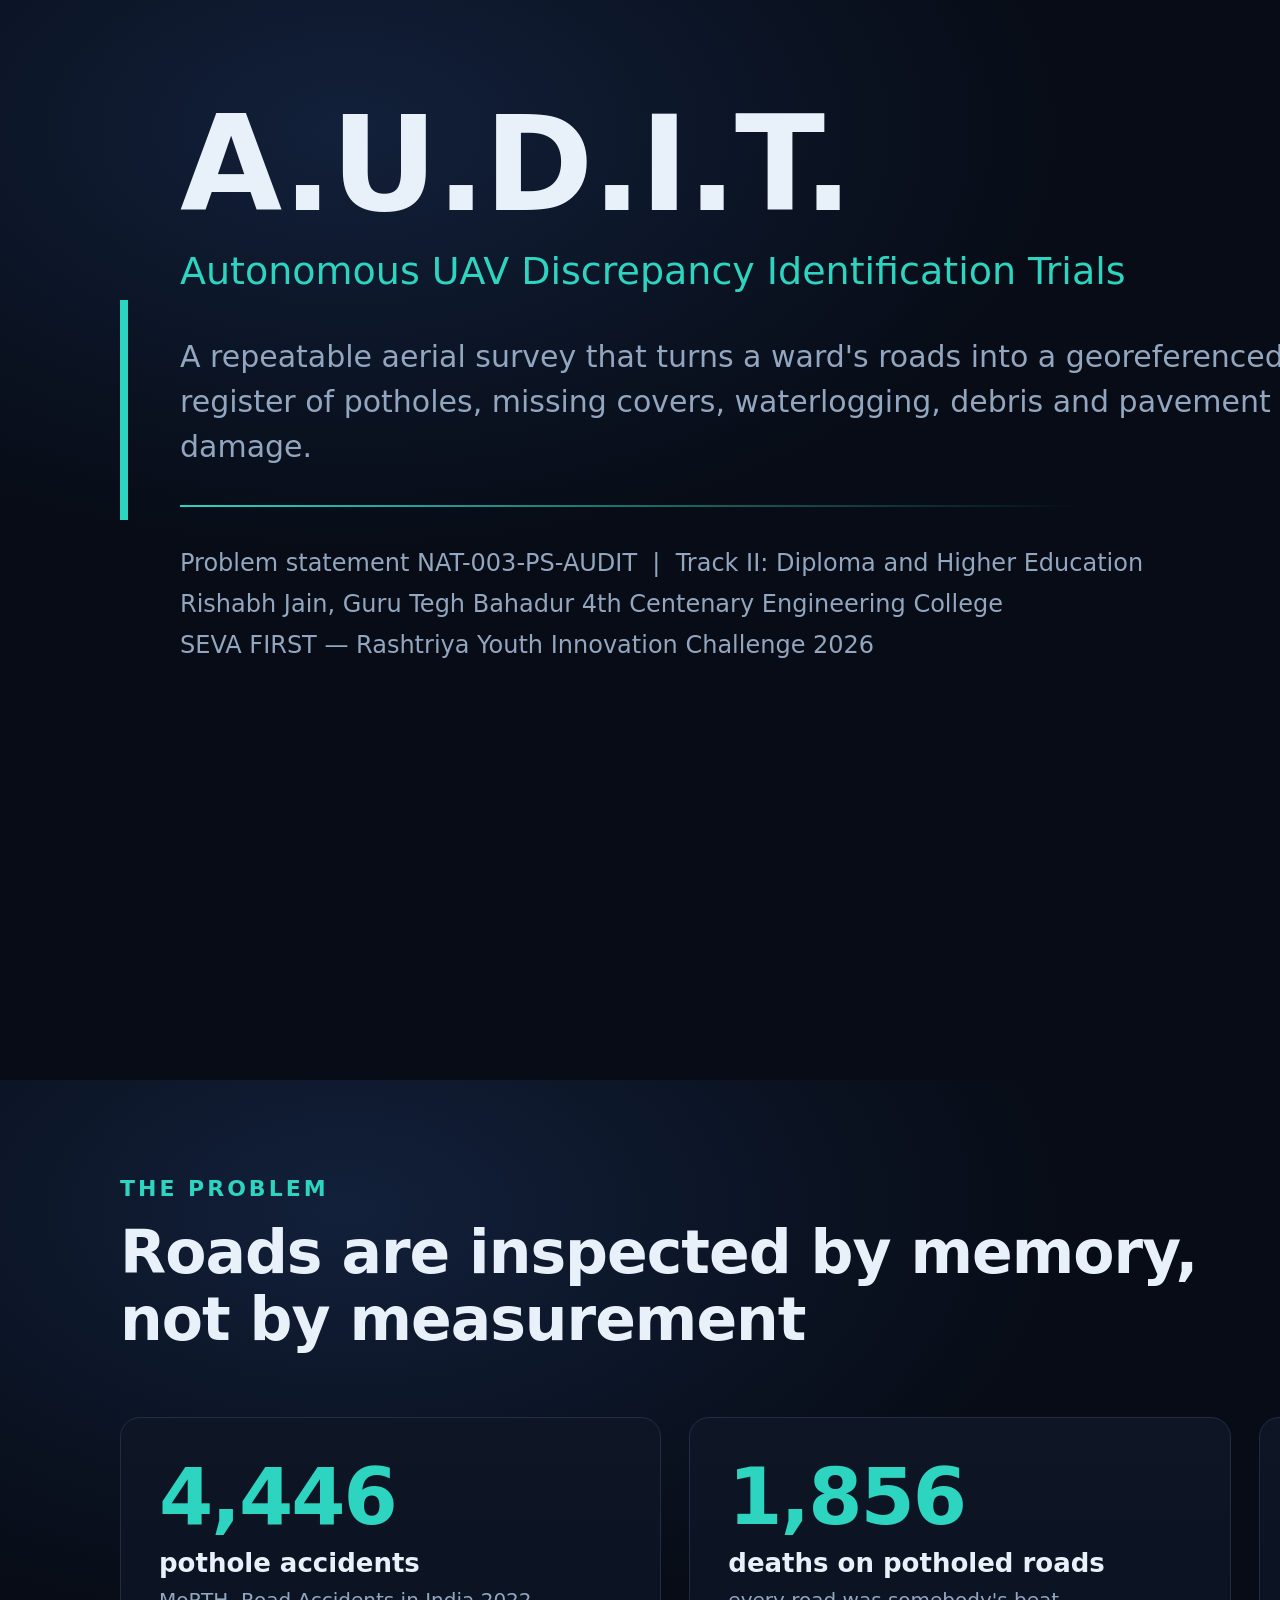
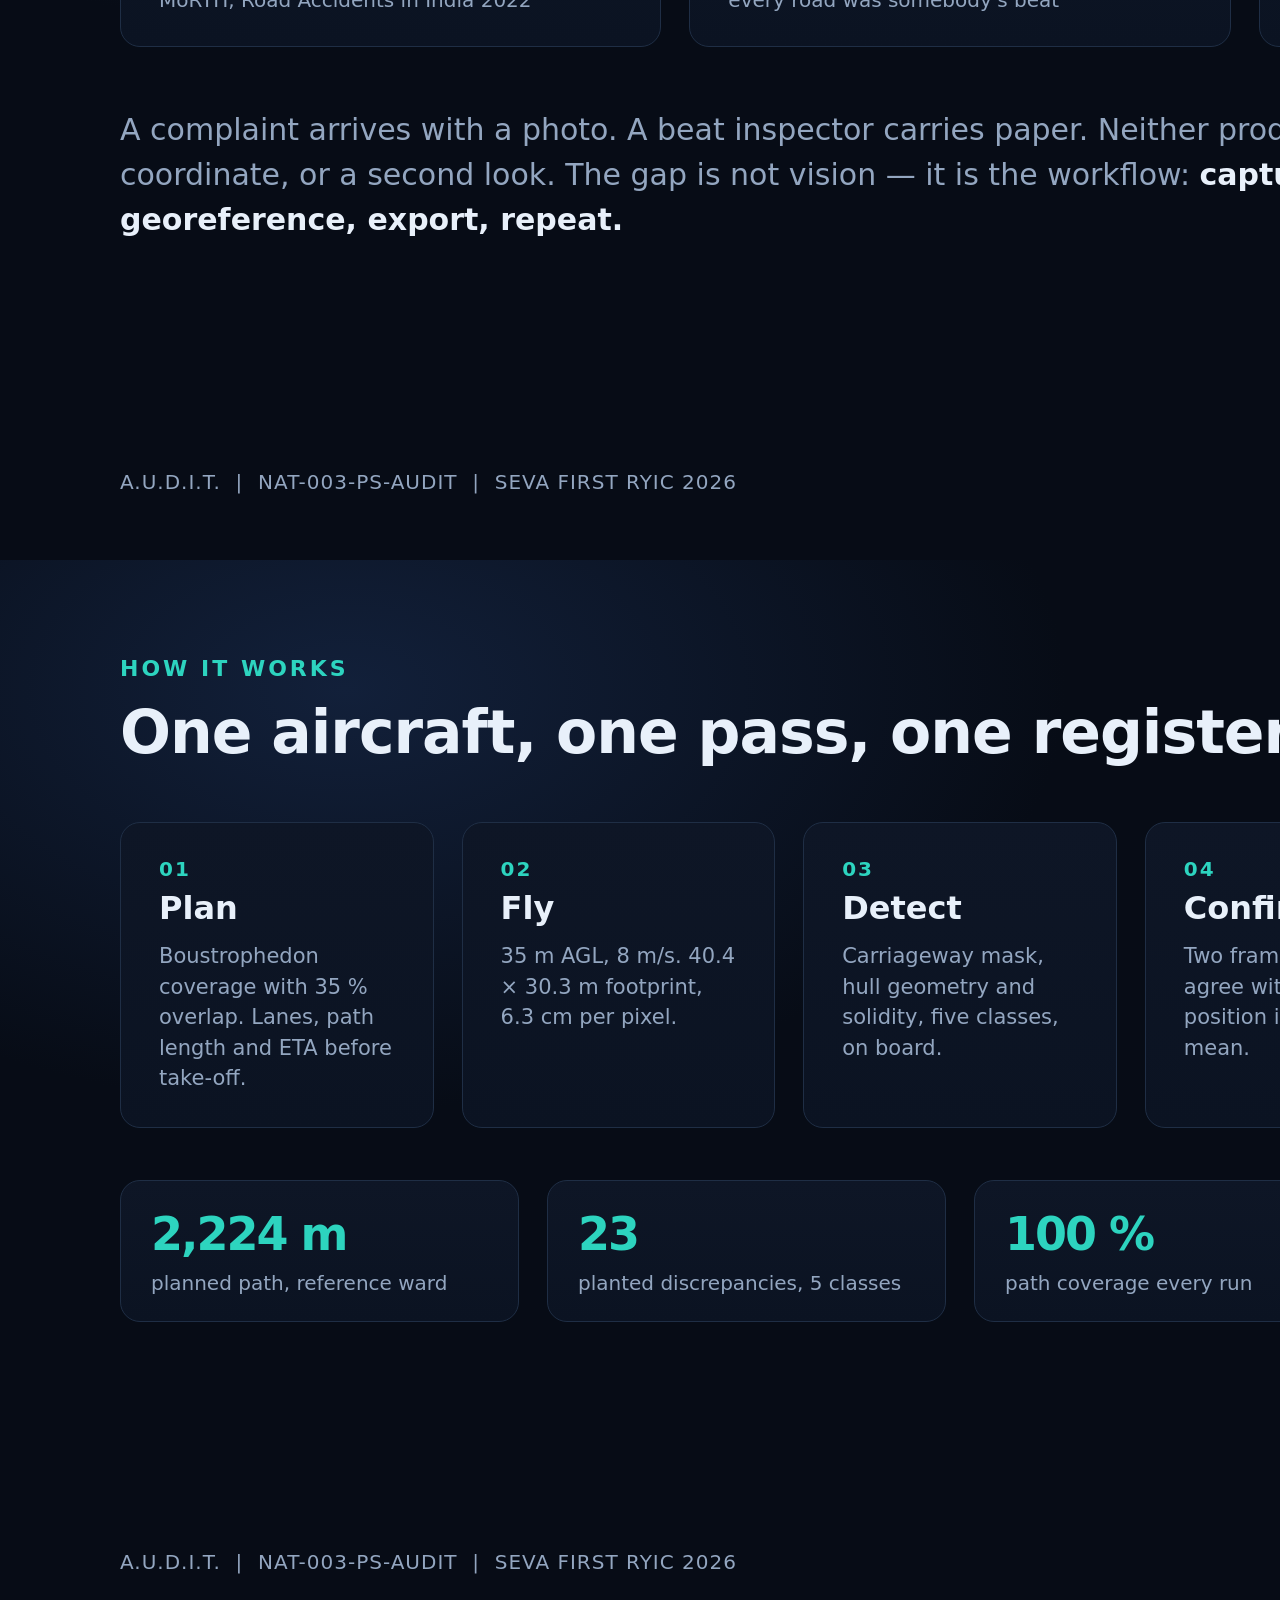
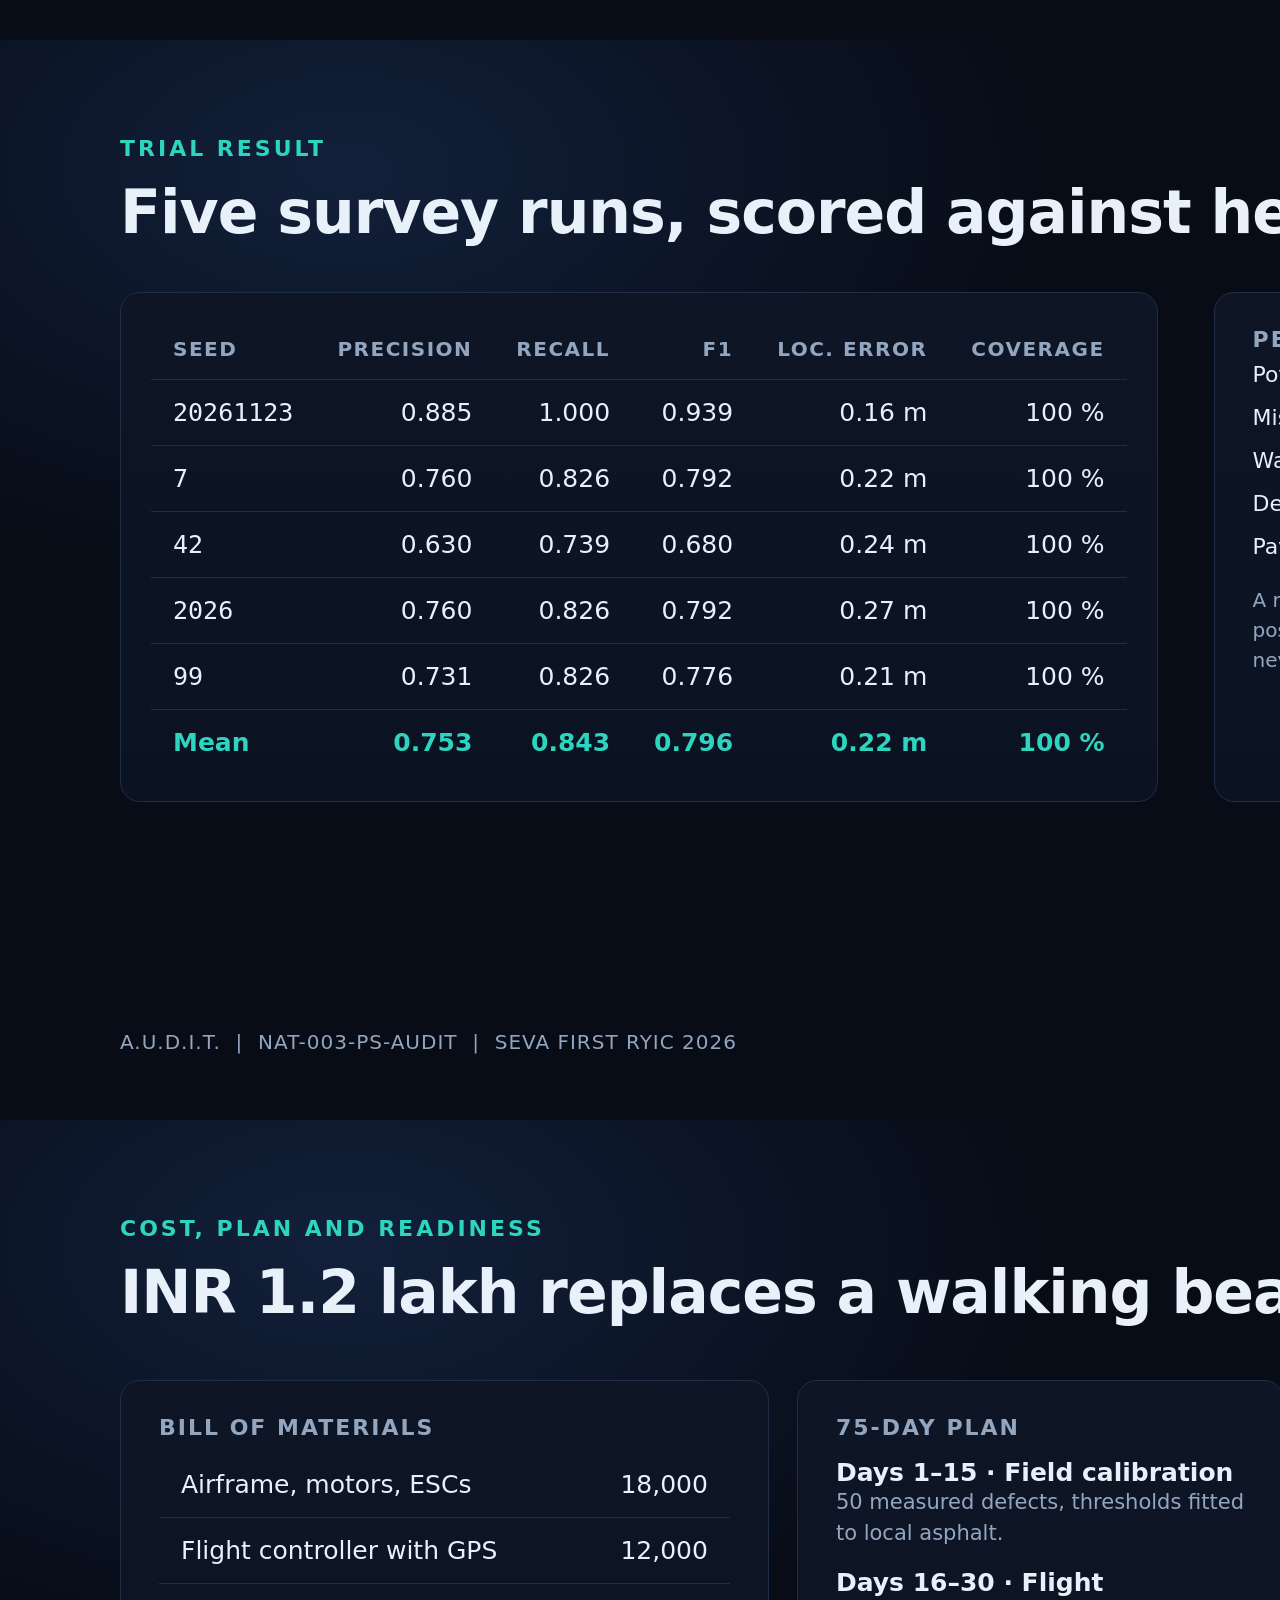
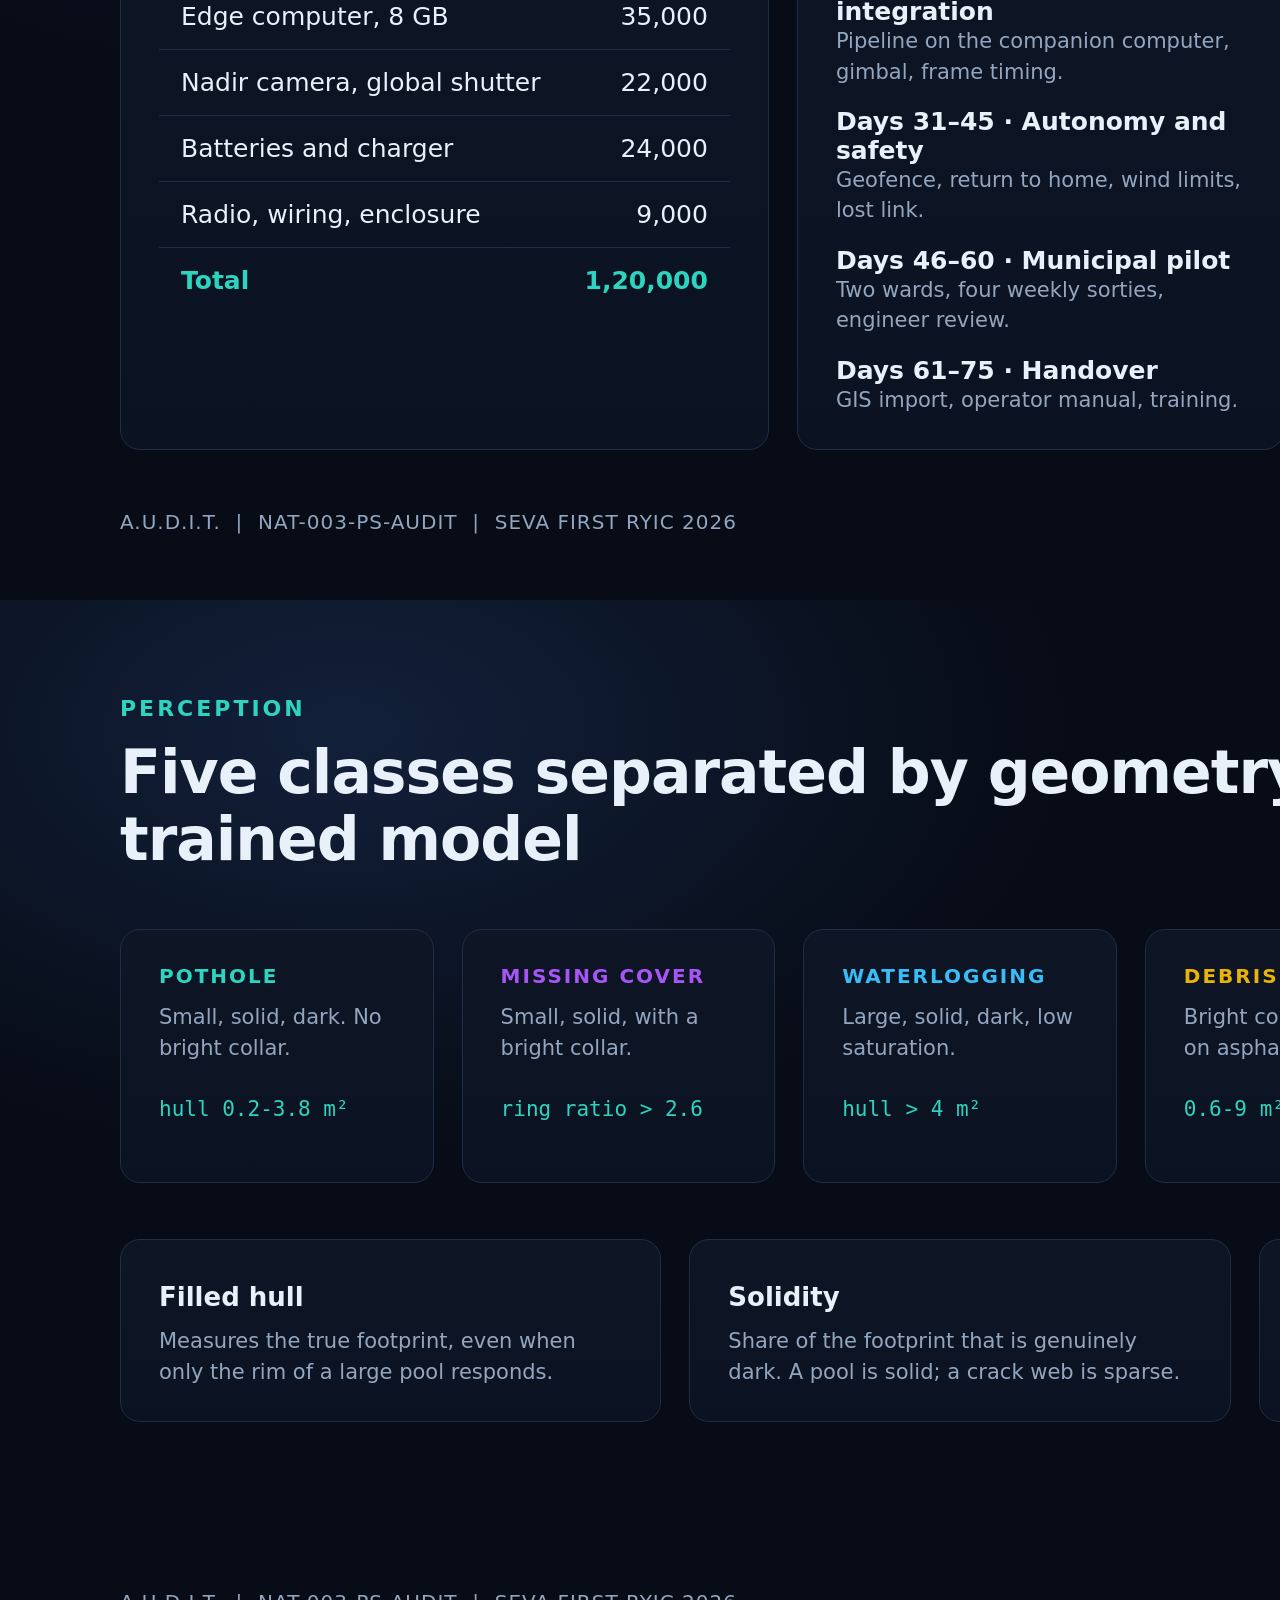
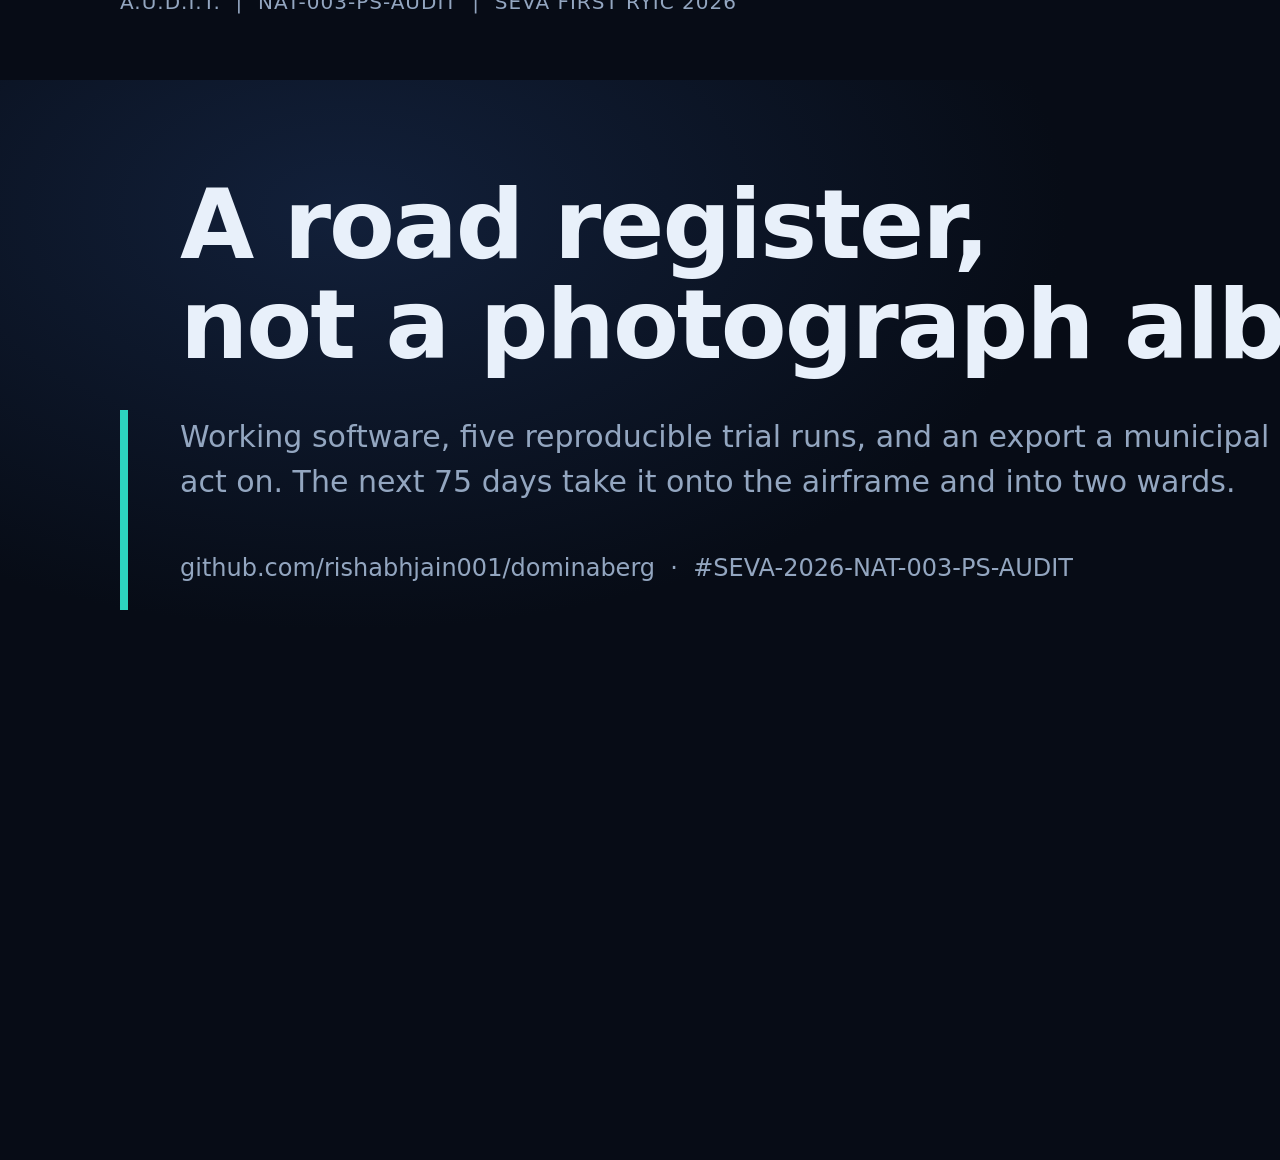
==== docs/video-scenes.html @ 68f4d791 "A.U.D.I.T.: aerial road-discrepancy survey, perception stack and mission control Working software fo" ====
<!doctype html>
<html lang="en">
<head>
<meta charset="utf-8">
<title>A.U.D.I.T. video scenes</title>
<style>
  :root {
    --bg: #070C16; --surface: #0E1626; --surface-2: #142033; --border: #1F2E45;
    --text: #E8F0FA; --muted: #93A6C0; --accent: #2DD4BF; --accent-2: #3B82F6;
    --warn: #FBBF24; --ok: #34D399;
  }
  * { box-sizing: border-box; margin: 0; padding: 0; }
  html, body { overflow: hidden; }
  body { background: #000; font-family: "DejaVu Sans", system-ui, sans-serif; color: var(--text); }
  .scene {
    width: 1920px; height: 1080px; position: relative; overflow: hidden;
    background: radial-gradient(1200px 700px at 18% 12%, #12203A 0%, var(--bg) 60%);
    padding: 96px 120px;
  }
  .kicker { color: var(--accent); font-size: 22px; letter-spacing: 3px; font-weight: 700; text-transform: uppercase; }
  h1 { font-size: 104px; letter-spacing: -2px; line-height: 1.04; font-weight: 800; }
  h2 { font-size: 60px; letter-spacing: -1px; line-height: 1.12; font-weight: 800; }
  .lede { color: var(--muted); font-size: 30px; line-height: 1.5; }
  .rule { height: 2px; background: linear-gradient(90deg, var(--accent), transparent); margin: 36px 0; }
  .grid { display: grid; gap: 28px; }
  .card {
    background: linear-gradient(180deg, var(--surface) 0%, #0B1322 100%);
    border: 1px solid var(--border); border-radius: 20px; padding: 34px 38px;
  }
  .stat { font-size: 78px; font-weight: 800; color: var(--accent); letter-spacing: -2px; }
  .stat-label { font-size: 26px; font-weight: 700; margin-top: 6px; }
  .stat-note { color: var(--muted); font-size: 20px; margin-top: 10px; }
  .step-num { color: var(--accent); font-size: 20px; letter-spacing: 2px; font-weight: 700; }
  .step-name { font-size: 32px; font-weight: 800; margin: 8px 0 14px; }
  .step-body { color: var(--muted); font-size: 21px; line-height: 1.45; }
  table { width: 100%; border-collapse: collapse; font-variant-numeric: tabular-nums; }
  th, td { padding: 18px 22px; text-align: right; font-size: 25px; white-space: nowrap; border-bottom: 1px solid var(--border); }
  th:first-child, td:first-child { text-align: left; }
  thead th { color: var(--muted); font-size: 20px; letter-spacing: 1.5px; text-transform: uppercase; font-weight: 700; }
  tbody tr:last-child td { color: var(--accent); font-weight: 800; border-bottom: none; }
  .bars { display: grid; gap: 18px; margin-top: 10px; }
  .bar-row { display: grid; grid-template-columns: 260px 1fr 90px; align-items: center; gap: 20px; font-size: 22px; }
  .track { display: block; height: 18px; background: var(--surface-2); border-radius: 9px; overflow: hidden; }
  .fill { display: block; height: 100%; background: linear-gradient(90deg, var(--accent), var(--accent-2)); border-radius: 9px; }
  .pill { display: inline-block; padding: 10px 22px; border-radius: 999px; font-size: 20px; font-weight: 700; }
  .pill-ok { background: rgba(52, 211, 153, .12); color: var(--ok); border: 1px solid rgba(52, 211, 153, .4); }
  .foot { position: absolute; left: 120px; bottom: 66px; color: var(--muted); font-size: 20px; letter-spacing: 1px; }
  .mono { font-family: "DejaVu Sans Mono", monospace; }
</style>
</head>
<body>

<section class="scene" id="s1">
  <div style="position:absolute;left:120px;top:300px;width:8px;height:220px;background:var(--accent)"></div>
  <div style="margin-left:60px">
    <h1 style="font-size:132px">A.U.D.I.T.</h1>
    <p class="lede" style="font-size:38px;color:var(--accent);margin-top:10px">Autonomous UAV Discrepancy Identification Trials</p>
    <p class="lede" style="font-size:30px;margin-top:34px;max-width:1200px">
      A repeatable aerial survey that turns a ward's roads into a georeferenced register of
      potholes, missing covers, waterlogging, debris and pavement damage.
    </p>
    <div class="rule" style="width:900px"></div>
    <p class="lede" style="font-size:24px;line-height:1.7">
      Problem statement NAT-003-PS-AUDIT &nbsp;|&nbsp; Track II: Diploma and Higher Education<br>
      Rishabh Jain, Guru Tegh Bahadur 4th Centenary Engineering College<br>
      SEVA FIRST &mdash; Rashtriya Youth Innovation Challenge 2026
    </p>
  </div>
</section>

<section class="scene" id="s2">
  <p class="kicker">The problem</p>
  <h2 style="margin-top:18px;max-width:1500px">Roads are inspected by memory,<br>not by measurement</h2>
  <div class="grid" style="grid-template-columns:repeat(3,1fr);margin-top:64px">
    <div class="card"><div class="stat">4,446</div><div class="stat-label">pothole accidents</div><div class="stat-note">MoRTH, Road Accidents in India 2022</div></div>
    <div class="card"><div class="stat">1,856</div><div class="stat-label">deaths on potholed roads</div><div class="stat-note">every road was somebody's beat</div></div>
    <div class="card"><div class="stat">45&ndash;60 min</div><div class="stat-label">to inspect 2 km on foot</div><div class="stat-note">measured on a Delhi municipal road</div></div>
  </div>
  <p class="lede" style="margin-top:60px;font-size:30px;max-width:1560px">
    A complaint arrives with a photo. A beat inspector carries paper. Neither produces a register,
    a coordinate, or a second look. The gap is not vision &mdash; it is the workflow:
    <span style="color:var(--text);font-weight:700">capture, confirm, georeference, export, repeat.</span>
  </p>
  <div class="foot">A.U.D.I.T. &nbsp;|&nbsp; NAT-003-PS-AUDIT &nbsp;|&nbsp; SEVA FIRST RYIC 2026</div>
</section>

<section class="scene" id="s3">
  <p class="kicker">How it works</p>
  <h2 style="margin-top:18px">One aircraft, one pass, one register</h2>
  <div class="grid" style="grid-template-columns:repeat(5,1fr);margin-top:56px">
    <div class="card"><div class="step-num">01</div><div class="step-name">Plan</div><div class="step-body">Boustrophedon coverage with 35&nbsp;% overlap. Lanes, path length and ETA before take-off.</div></div>
    <div class="card"><div class="step-num">02</div><div class="step-name">Fly</div><div class="step-body">35&nbsp;m AGL, 8&nbsp;m/s. 40.4 &times; 30.3&nbsp;m footprint, 6.3&nbsp;cm per pixel.</div></div>
    <div class="card"><div class="step-num">03</div><div class="step-name">Detect</div><div class="step-body">Carriageway mask, hull geometry and solidity, five classes, on board.</div></div>
    <div class="card"><div class="step-num">04</div><div class="step-name">Confirm</div><div class="step-body">Two frames must agree within 3&nbsp;m. The position is the running mean.</div></div>
    <div class="card"><div class="step-num">05</div><div class="step-name">Export</div><div class="step-body">CSV for the works ledger, GeoJSON for the GIS, markdown for the file.</div></div>
  </div>
  <div class="grid" style="grid-template-columns:repeat(4,1fr);margin-top:52px">
    <div class="card" style="padding:26px 30px"><div class="stat" style="font-size:46px">2,224 m</div><div class="stat-note">planned path, reference ward</div></div>
    <div class="card" style="padding:26px 30px"><div class="stat" style="font-size:46px">23</div><div class="stat-note">planted discrepancies, 5 classes</div></div>
    <div class="card" style="padding:26px 30px"><div class="stat" style="font-size:46px">100 %</div><div class="stat-note">path coverage every run</div></div>
    <div class="card" style="padding:26px 30px"><div class="stat" style="font-size:46px">0.22 m</div><div class="stat-note">mean localization error</div></div>
  </div>
  <div class="foot">A.U.D.I.T. &nbsp;|&nbsp; NAT-003-PS-AUDIT &nbsp;|&nbsp; SEVA FIRST RYIC 2026</div>
</section>

<section class="scene" id="s4">
  <p class="kicker">Trial result</p>
  <h2 style="margin-top:18px">Five survey runs, scored against held-out truth</h2>
  <div class="grid" style="grid-template-columns:1.25fr 1fr;gap:56px;margin-top:46px">
    <div class="card" style="padding:26px 30px">
      <table>
        <thead><tr><th>Seed</th><th>Precision</th><th>Recall</th><th>F1</th><th>Loc. error</th><th>Coverage</th></tr></thead>
        <tbody>
          <tr><td class="mono">20261123</td><td>0.885</td><td>1.000</td><td>0.939</td><td>0.16 m</td><td>100 %</td></tr>
          <tr><td class="mono">7</td><td>0.760</td><td>0.826</td><td>0.792</td><td>0.22 m</td><td>100 %</td></tr>
          <tr><td class="mono">42</td><td>0.630</td><td>0.739</td><td>0.680</td><td>0.24 m</td><td>100 %</td></tr>
          <tr><td class="mono">2026</td><td>0.760</td><td>0.826</td><td>0.792</td><td>0.27 m</td><td>100 %</td></tr>
          <tr><td class="mono">99</td><td>0.731</td><td>0.826</td><td>0.776</td><td>0.21 m</td><td>100 %</td></tr>
          <tr><td>Mean</td><td>0.753</td><td>0.843</td><td>0.796</td><td>0.22 m</td><td>100 %</td></tr>
        </tbody>
      </table>
    </div>
    <div class="card">
      <p style="font-size:22px;letter-spacing:2px;color:var(--muted);font-weight:700">PER-CLASS RECALL</p>
      <div class="bars">
        <div class="bar-row"><span>Pothole</span><span class="track"><span class="fill" style="width:100%"></span></span><span class="mono">9/9</span></div>
        <div class="bar-row"><span>Missing cover</span><span class="track"><span class="fill" style="width:100%"></span></span><span class="mono">4/4</span></div>
        <div class="bar-row"><span>Waterlogging</span><span class="track"><span class="fill" style="width:100%"></span></span><span class="mono">3/3</span></div>
        <div class="bar-row"><span>Debris</span><span class="track"><span class="fill" style="width:100%"></span></span><span class="mono">3/3</span></div>
        <div class="bar-row"><span>Pavement damage</span><span class="track"><span class="fill" style="width:100%"></span></span><span class="mono">4/4</span></div>
      </div>
      <p class="stat-note" style="margin-top:26px;line-height:1.5">
        A report is correct when its class matches and its position is within 2&nbsp;m of the plant.
        The simulator never hands ground truth to the detector.
      </p>
    </div>
  </div>
  <div class="foot">A.U.D.I.T. &nbsp;|&nbsp; NAT-003-PS-AUDIT &nbsp;|&nbsp; SEVA FIRST RYIC 2026</div>
</section>

<section class="scene" id="s5">
  <p class="kicker">Cost, plan and readiness</p>
  <h2 style="margin-top:18px">INR 1.2 lakh replaces a walking beat</h2>
  <div class="grid" style="grid-template-columns:repeat(3,1fr);margin-top:54px">
    <div class="card">
      <p style="font-size:22px;letter-spacing:2px;color:var(--muted);font-weight:700">BILL OF MATERIALS</p>
      <table style="margin-top:12px">
        <tbody>
          <tr><td>Airframe, motors, ESCs</td><td>18,000</td></tr>
          <tr><td>Flight controller with GPS</td><td>12,000</td></tr>
          <tr><td>Edge computer, 8 GB</td><td>35,000</td></tr>
          <tr><td>Nadir camera, global shutter</td><td>22,000</td></tr>
          <tr><td>Batteries and charger</td><td>24,000</td></tr>
          <tr><td>Radio, wiring, enclosure</td><td>9,000</td></tr>
          <tr><td style="color:var(--accent)">Total</td><td style="color:var(--accent)">1,20,000</td></tr>
        </tbody>
      </table>
    </div>
    <div class="card">
      <p style="font-size:22px;letter-spacing:2px;color:var(--muted);font-weight:700">75-DAY PLAN</p>
      <div style="margin-top:18px;display:grid;gap:20px">
        <div><div class="step-name" style="font-size:25px;margin:0">Days 1&ndash;15 &middot; Field calibration</div><div class="step-body">50 measured defects, thresholds fitted to local asphalt.</div></div>
        <div><div class="step-name" style="font-size:25px;margin:0">Days 16&ndash;30 &middot; Flight integration</div><div class="step-body">Pipeline on the companion computer, gimbal, frame timing.</div></div>
        <div><div class="step-name" style="font-size:25px;margin:0">Days 31&ndash;45 &middot; Autonomy and safety</div><div class="step-body">Geofence, return to home, wind limits, lost link.</div></div>
        <div><div class="step-name" style="font-size:25px;margin:0">Days 46&ndash;60 &middot; Municipal pilot</div><div class="step-body">Two wards, four weekly sorties, engineer review.</div></div>
        <div><div class="step-name" style="font-size:25px;margin:0">Days 61&ndash;75 &middot; Handover</div><div class="step-body">GIS import, operator manual, training.</div></div>
      </div>
    </div>
    <div class="card">
      <p style="font-size:22px;letter-spacing:2px;color:var(--muted);font-weight:700">READINESS</p>
      <p style="font-size:64px;font-weight:800;color:var(--accent);margin-top:18px">TRL 4</p>
      <p class="step-body" style="margin-top:12px">Integrated workflow validated in a controlled environment.</p>
      <div class="rule" style="width:100%;margin:26px 0"></div>
      <p class="step-body">TRL 5 needs the airframe and measured defects. TRL 6 needs two wards and a signed pilot report &mdash; both inside this 75-day plan.</p>
      <p class="stat-note" style="margin-top:22px">Software cost: zero. Python, OpenCV, FastAPI, ArduPilot, QGIS.</p>
    </div>
  </div>
  <div class="foot">A.U.D.I.T. &nbsp;|&nbsp; NAT-003-PS-AUDIT &nbsp;|&nbsp; SEVA FIRST RYIC 2026</div>
</section>


<section class="scene" id="s7">
  <p class="kicker">Perception</p>
  <h2 style="margin-top:18px">Five classes separated by geometry, not by a trained model</h2>
  <div class="grid" style="grid-template-columns:repeat(5,1fr);margin-top:56px">
    <div class="card"><div class="step-num">POTHOLE</div><div class="step-body" style="margin-top:14px">Small, solid, dark. No bright collar.<br><br><span class="mono" style="color:var(--accent)">hull 0.2-3.8 m&sup2;</span></div></div>
    <div class="card"><div class="step-num" style="color:#A855F7">MISSING COVER</div><div class="step-body" style="margin-top:14px">Small, solid, with a bright collar.<br><br><span class="mono" style="color:var(--accent)">ring ratio &gt; 2.6</span></div></div>
    <div class="card"><div class="step-num" style="color:#38BDF8">WATERLOGGING</div><div class="step-body" style="margin-top:14px">Large, solid, dark, low saturation.<br><br><span class="mono" style="color:var(--accent)">hull &gt; 4 m&sup2;</span></div></div>
    <div class="card"><div class="step-num" style="color:#EAB308">DEBRIS</div><div class="step-body" style="margin-top:14px">Bright compact pile on asphalt.<br><br><span class="mono" style="color:var(--accent)">0.6-9 m&sup2;</span></div></div>
    <div class="card"><div class="step-num" style="color:#FB7185">PAVEMENT DAMAGE</div><div class="step-body" style="margin-top:14px">Thin, sparse crack network.<br><br><span class="mono" style="color:var(--accent)">solid &lt; 0.45</span></div></div>
  </div>
  <div class="grid" style="grid-template-columns:repeat(3,1fr);margin-top:56px">
    <div class="card"><div class="step-name" style="font-size:26px">Filled hull</div><div class="step-body">Measures the true footprint, even when only the rim of a large pool responds.</div></div>
    <div class="card"><div class="step-name" style="font-size:26px">Solidity</div><div class="step-body">Share of the footprint that is genuinely dark. A pool is solid; a crack web is sparse.</div></div>
    <div class="card"><div class="step-name" style="font-size:26px">Two agreeing frames</div><div class="step-body">Nothing is reported until a second frame lands within three metres.</div></div>
  </div>
  <div class="foot">A.U.D.I.T. &nbsp;|&nbsp; NAT-003-PS-AUDIT &nbsp;|&nbsp; SEVA FIRST RYIC 2026</div>
</section>

<section class="scene" id="s6">
  <div style="position:absolute;left:120px;top:330px;width:8px;height:200px;background:var(--accent)"></div>
  <div style="margin-left:60px">
    <h1 style="font-size:96px">A road register,<br>not a photograph album.</h1>
    <p class="lede" style="margin-top:38px;font-size:30px;max-width:1300px">
      Working software, five reproducible trial runs, and an export a municipal engineer can act on.
      The next 75 days take it onto the airframe and into two wards.
    </p>
    <p class="lede" style="margin-top:46px;font-size:24px">
      github.com/rishabhjain001/dominaberg &nbsp;&middot;&nbsp; #SEVA-2026-NAT-003-PS-AUDIT
    </p>
  </div>
</section>

</body>
</html>
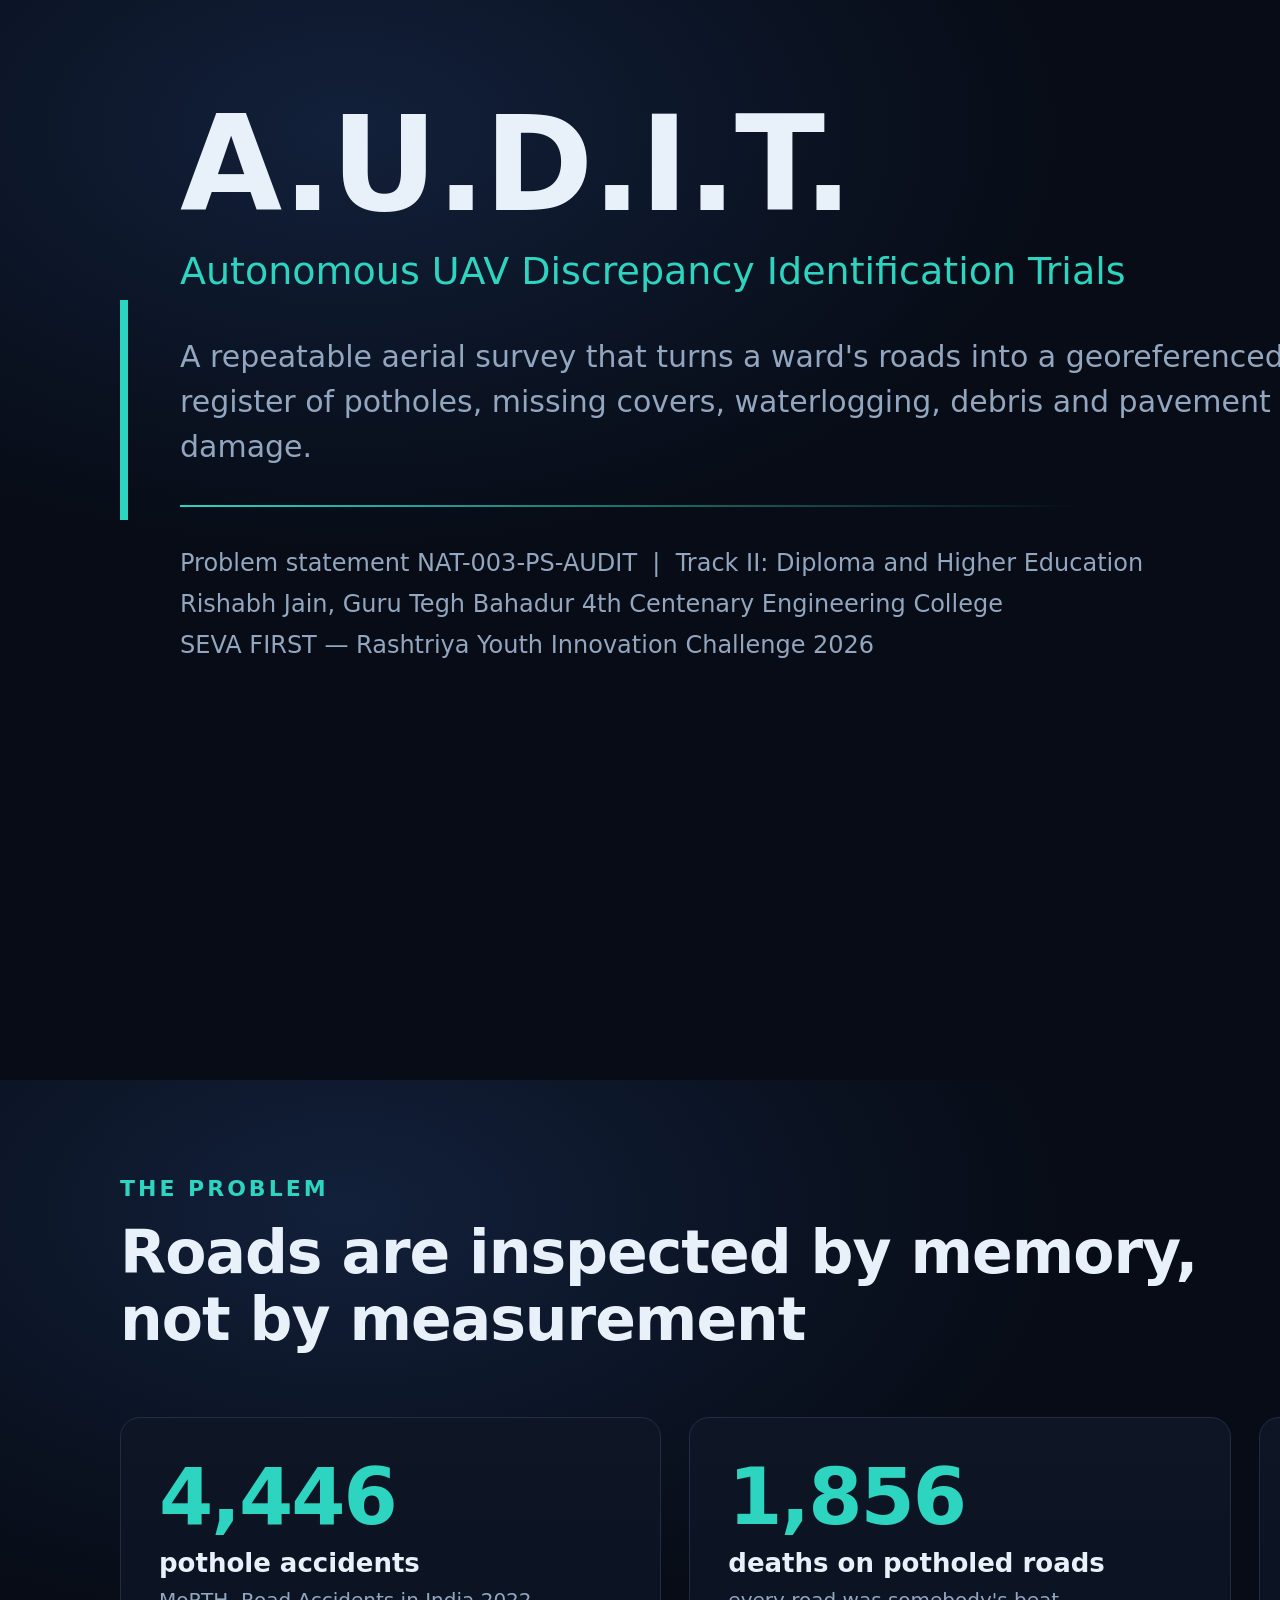
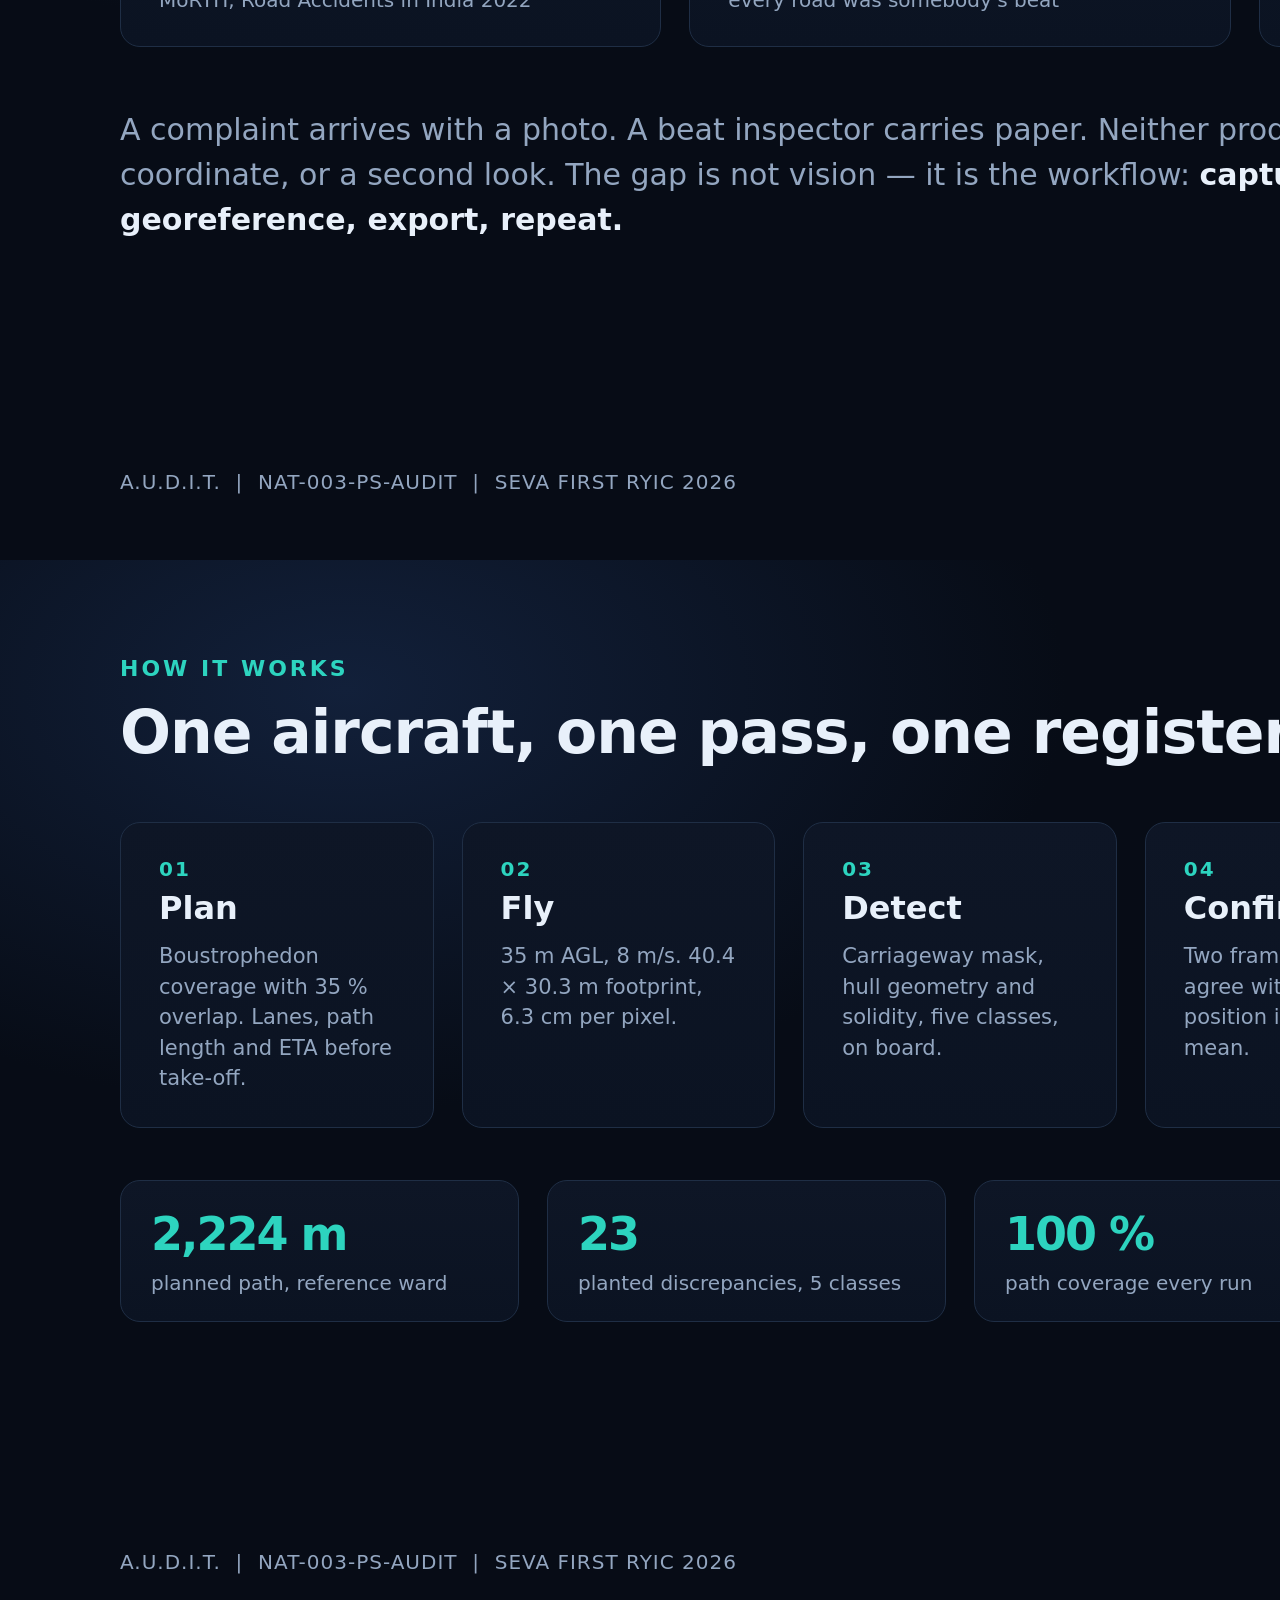
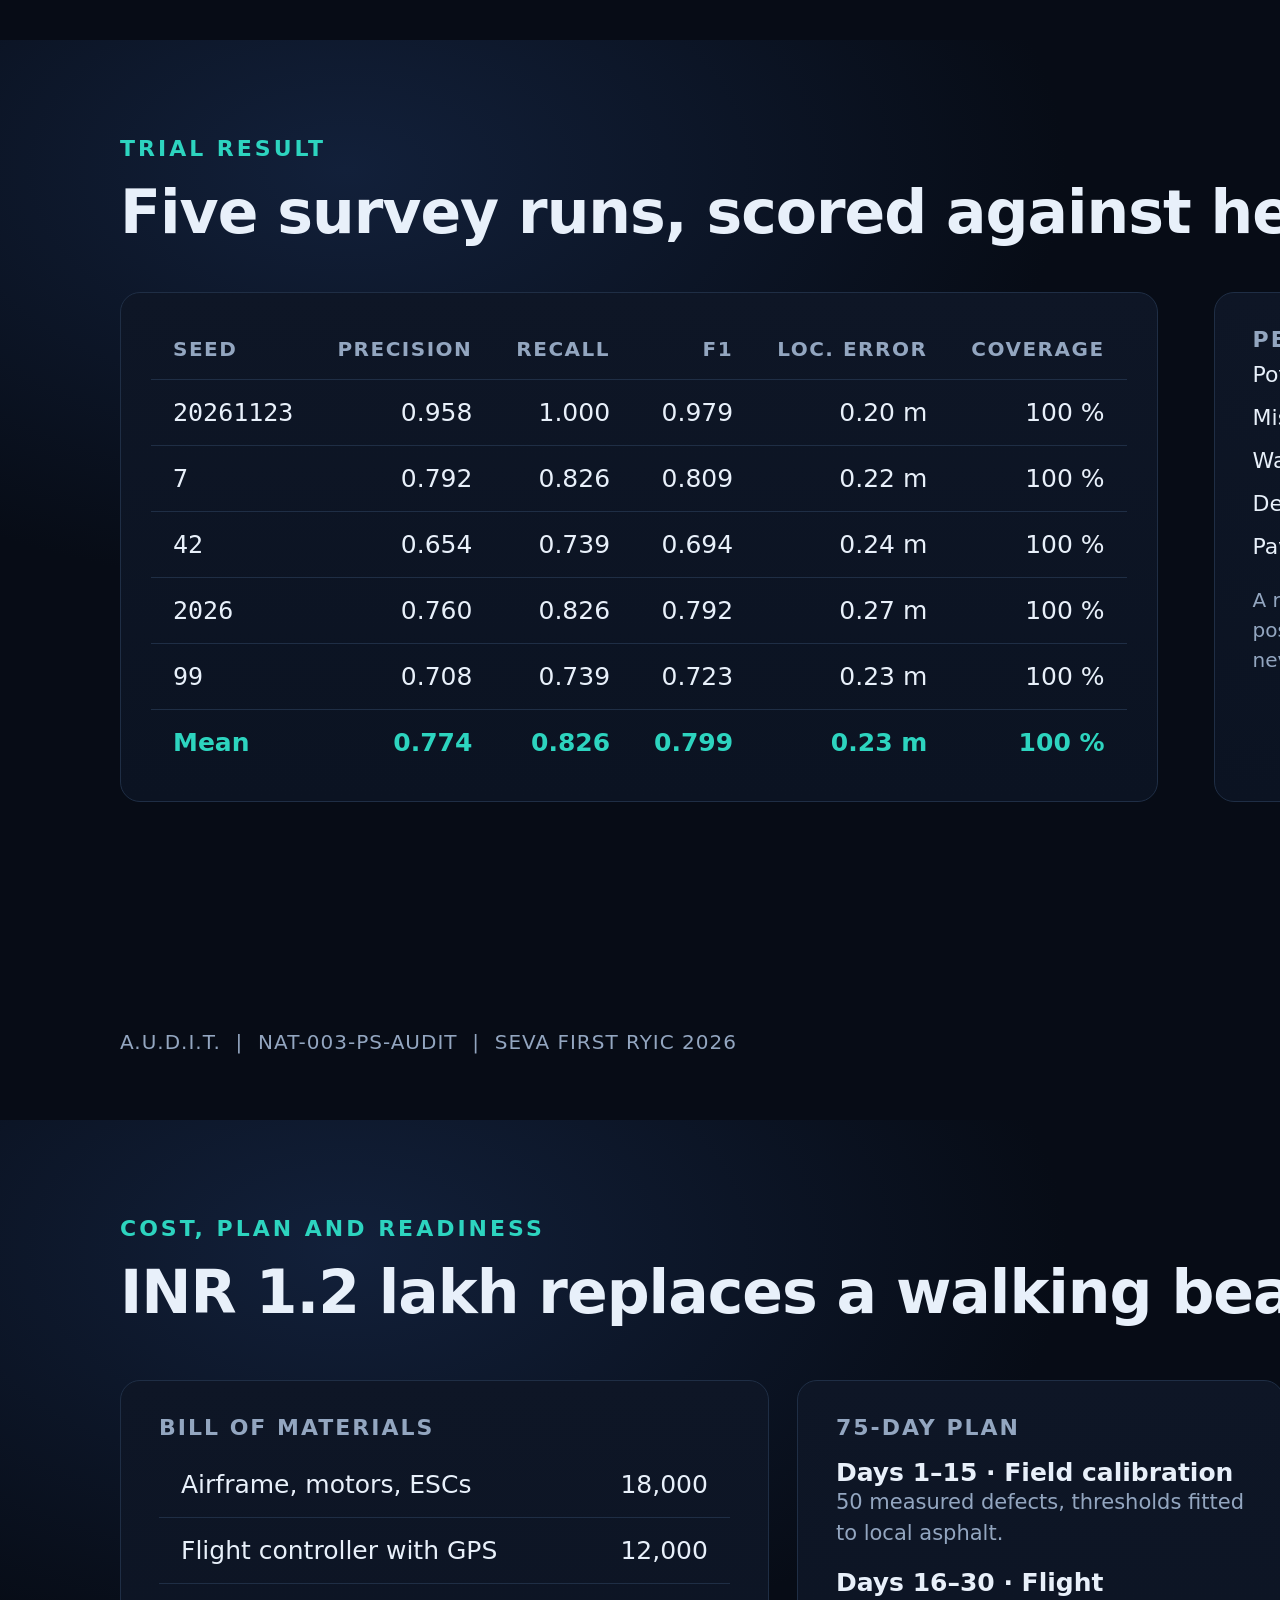
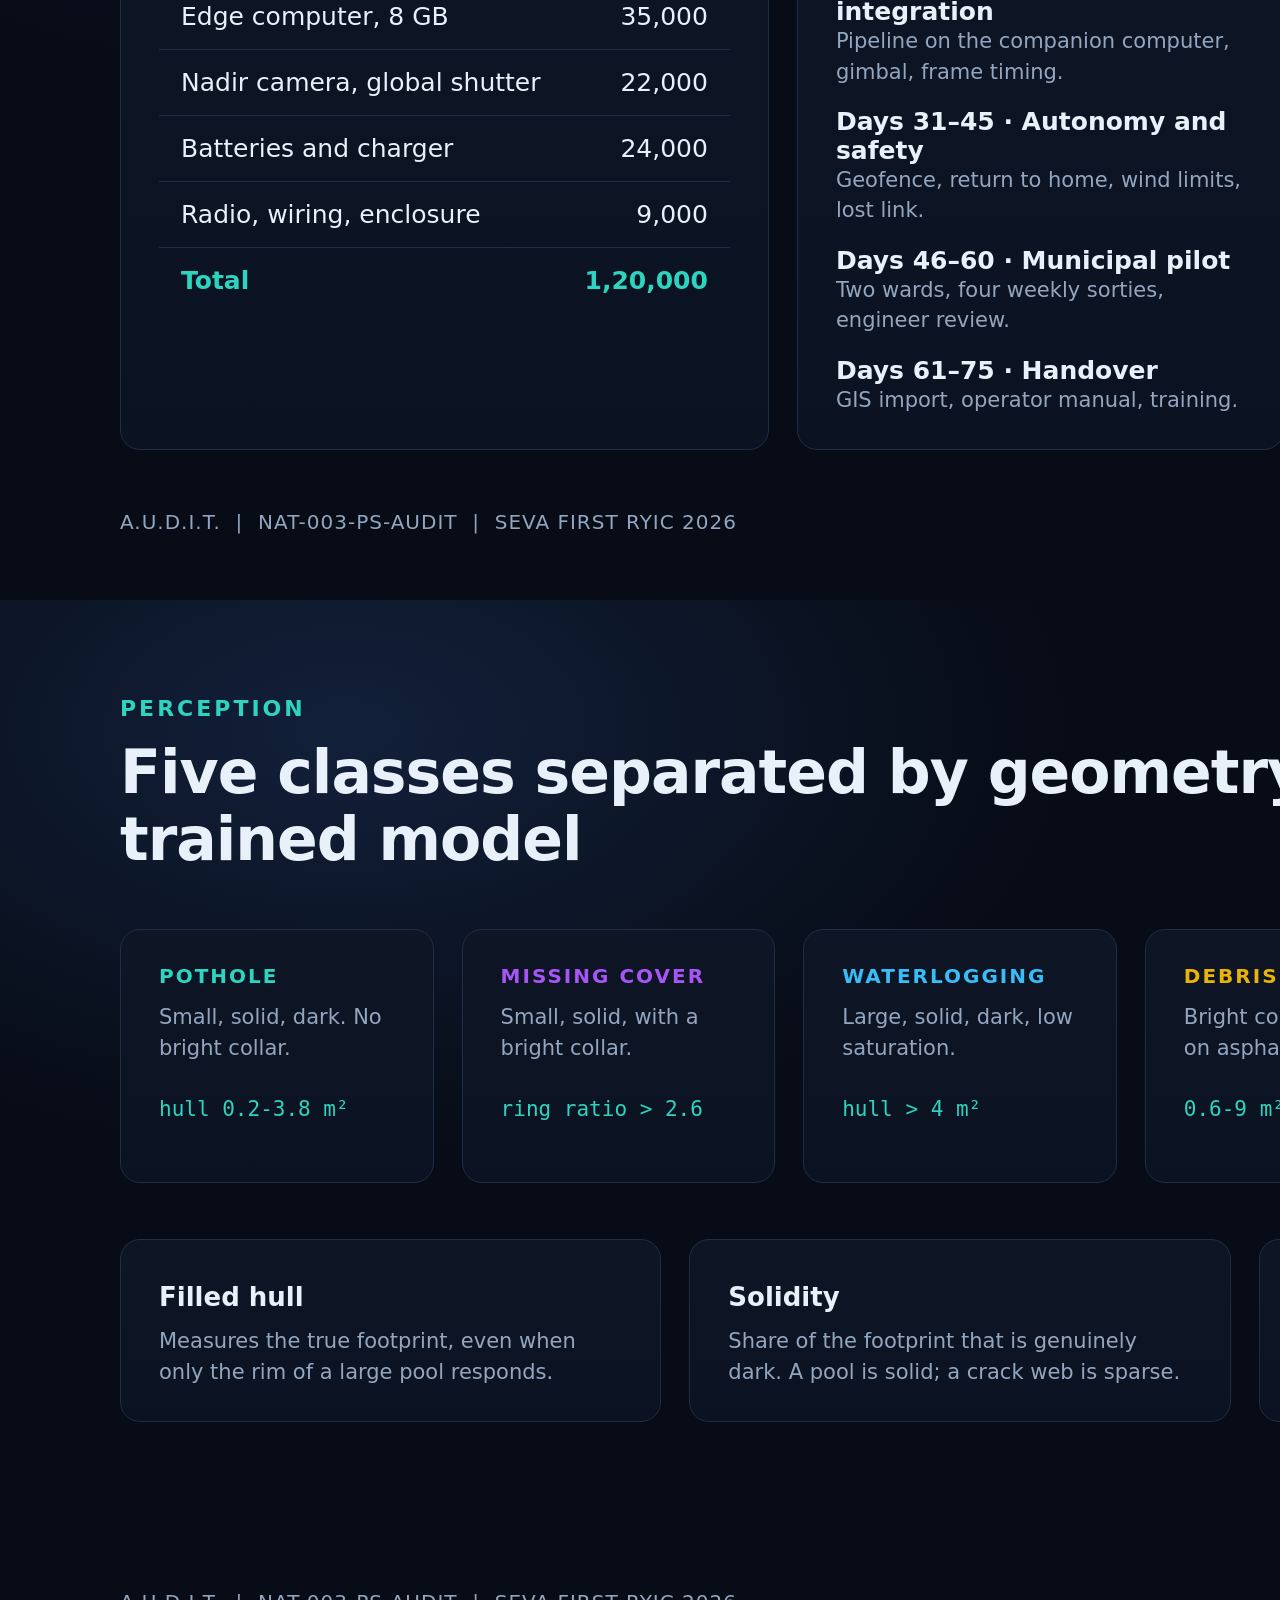
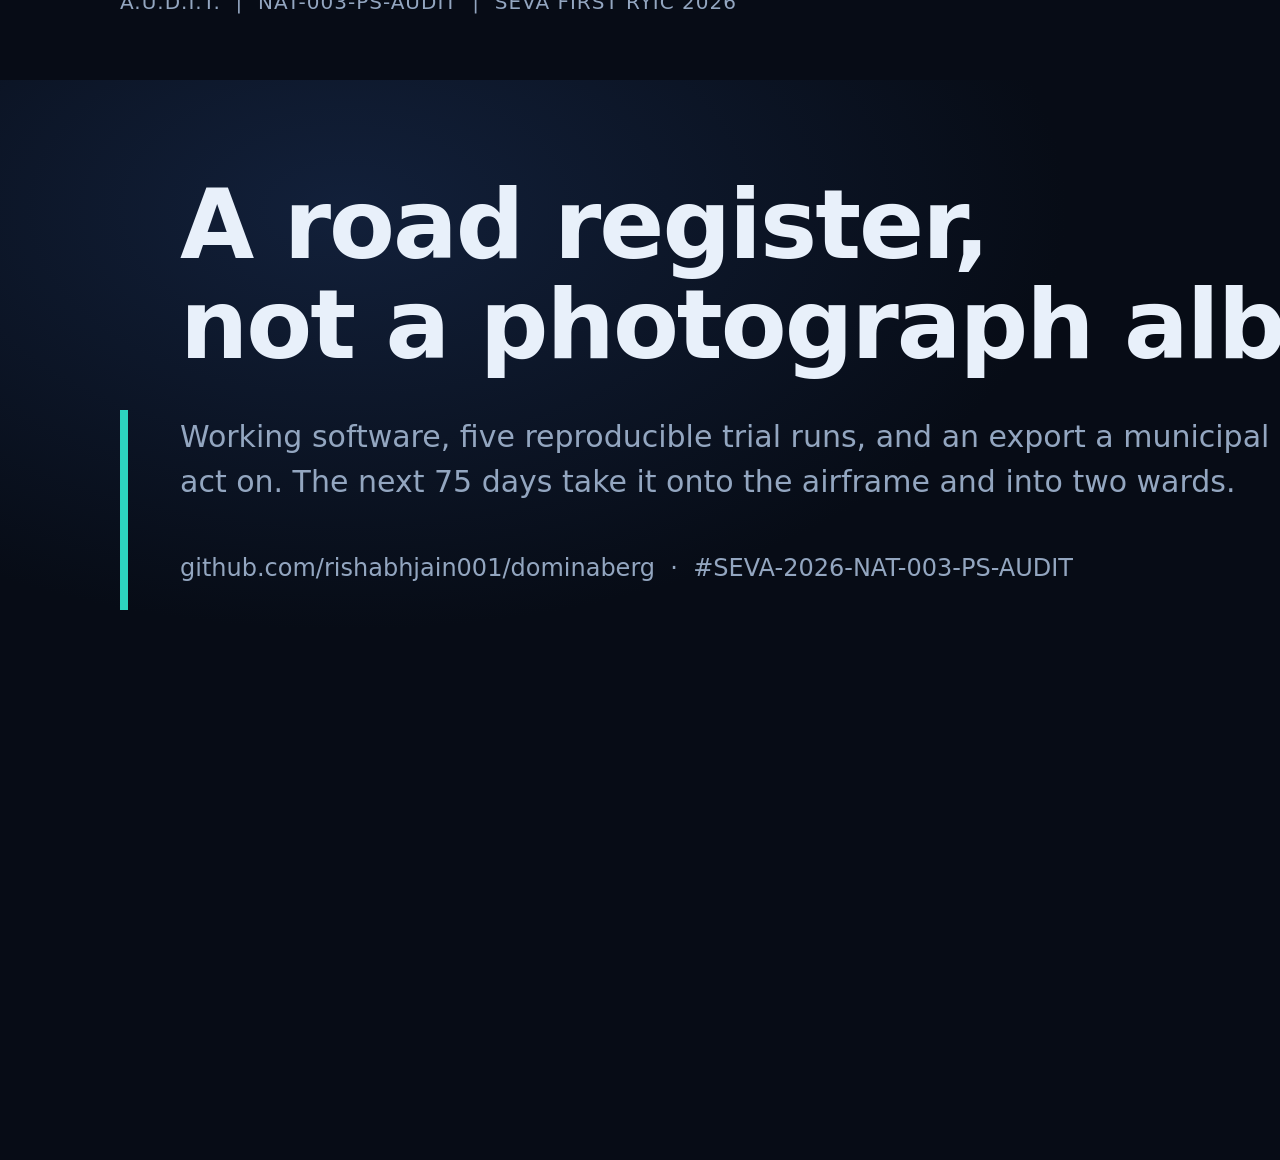
==== commit 59fd43c3: "Tighten perception to P 0.774 / R 0.826 / F1 0.799 over five seeds - detect: hull footprint and soli" ====
--- a/docs/video-scenes.html
+++ b/docs/video-scenes.html
@@ -98,7 +98,7 @@
     <div class="card" style="padding:26px 30px"><div class="stat" style="font-size:46px">2,224 m</div><div class="stat-note">planned path, reference ward</div></div>
     <div class="card" style="padding:26px 30px"><div class="stat" style="font-size:46px">23</div><div class="stat-note">planted discrepancies, 5 classes</div></div>
     <div class="card" style="padding:26px 30px"><div class="stat" style="font-size:46px">100 %</div><div class="stat-note">path coverage every run</div></div>
-    <div class="card" style="padding:26px 30px"><div class="stat" style="font-size:46px">0.22 m</div><div class="stat-note">mean localization error</div></div>
+    <div class="card" style="padding:26px 30px"><div class="stat" style="font-size:46px">0.23 m</div><div class="stat-note">mean localization error</div></div>
   </div>
   <div class="foot">A.U.D.I.T. &nbsp;|&nbsp; NAT-003-PS-AUDIT &nbsp;|&nbsp; SEVA FIRST RYIC 2026</div>
 </section>
@@ -111,12 +111,12 @@
       <table>
         <thead><tr><th>Seed</th><th>Precision</th><th>Recall</th><th>F1</th><th>Loc. error</th><th>Coverage</th></tr></thead>
         <tbody>
-          <tr><td class="mono">20261123</td><td>0.885</td><td>1.000</td><td>0.939</td><td>0.16 m</td><td>100 %</td></tr>
-          <tr><td class="mono">7</td><td>0.760</td><td>0.826</td><td>0.792</td><td>0.22 m</td><td>100 %</td></tr>
-          <tr><td class="mono">42</td><td>0.630</td><td>0.739</td><td>0.680</td><td>0.24 m</td><td>100 %</td></tr>
+          <tr><td class="mono">20261123</td><td>0.958</td><td>1.000</td><td>0.979</td><td>0.20 m</td><td>100 %</td></tr>
+          <tr><td class="mono">7</td><td>0.792</td><td>0.826</td><td>0.809</td><td>0.22 m</td><td>100 %</td></tr>
+          <tr><td class="mono">42</td><td>0.654</td><td>0.739</td><td>0.694</td><td>0.24 m</td><td>100 %</td></tr>
           <tr><td class="mono">2026</td><td>0.760</td><td>0.826</td><td>0.792</td><td>0.27 m</td><td>100 %</td></tr>
-          <tr><td class="mono">99</td><td>0.731</td><td>0.826</td><td>0.776</td><td>0.21 m</td><td>100 %</td></tr>
-          <tr><td>Mean</td><td>0.753</td><td>0.843</td><td>0.796</td><td>0.22 m</td><td>100 %</td></tr>
+          <tr><td class="mono">99</td><td>0.708</td><td>0.739</td><td>0.723</td><td>0.23 m</td><td>100 %</td></tr>
+          <tr><td>Mean</td><td>0.774</td><td>0.826</td><td>0.799</td><td>0.23 m</td><td>100 %</td></tr>
         </tbody>
       </table>
     </div>
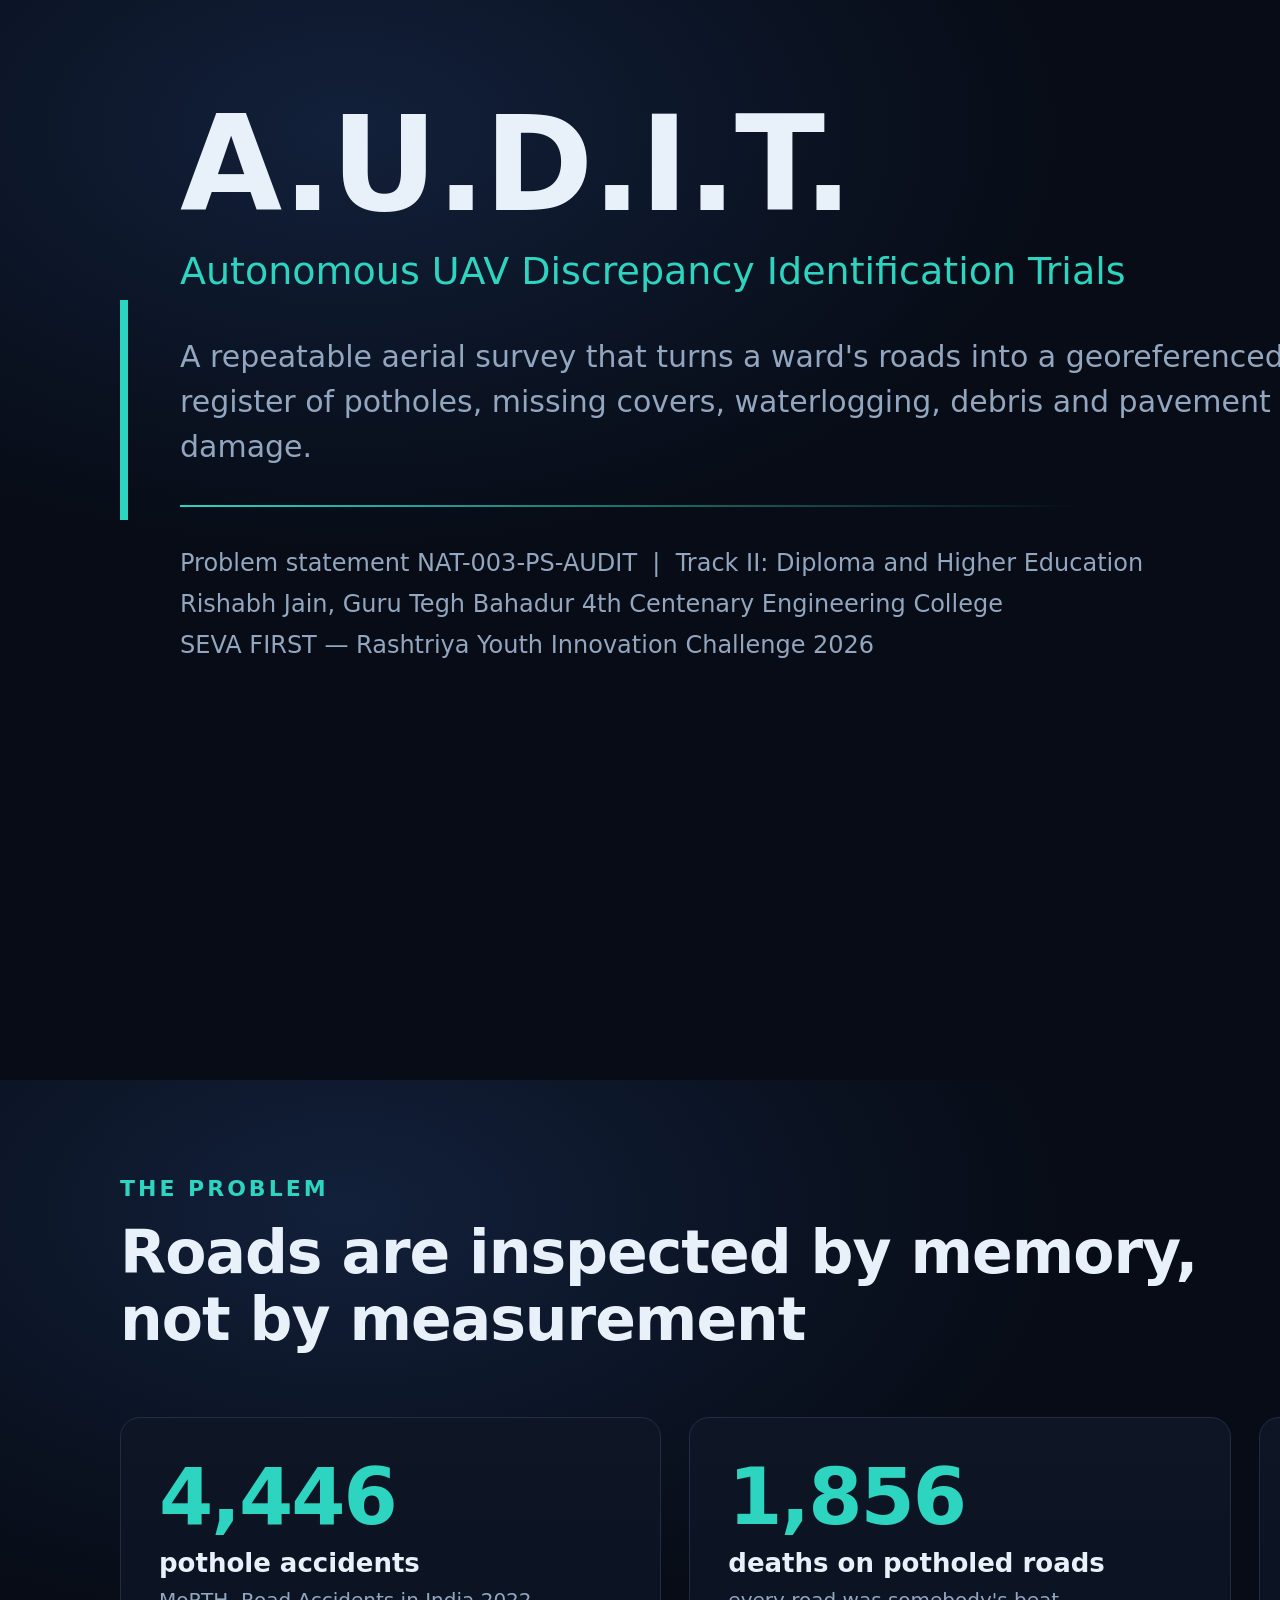
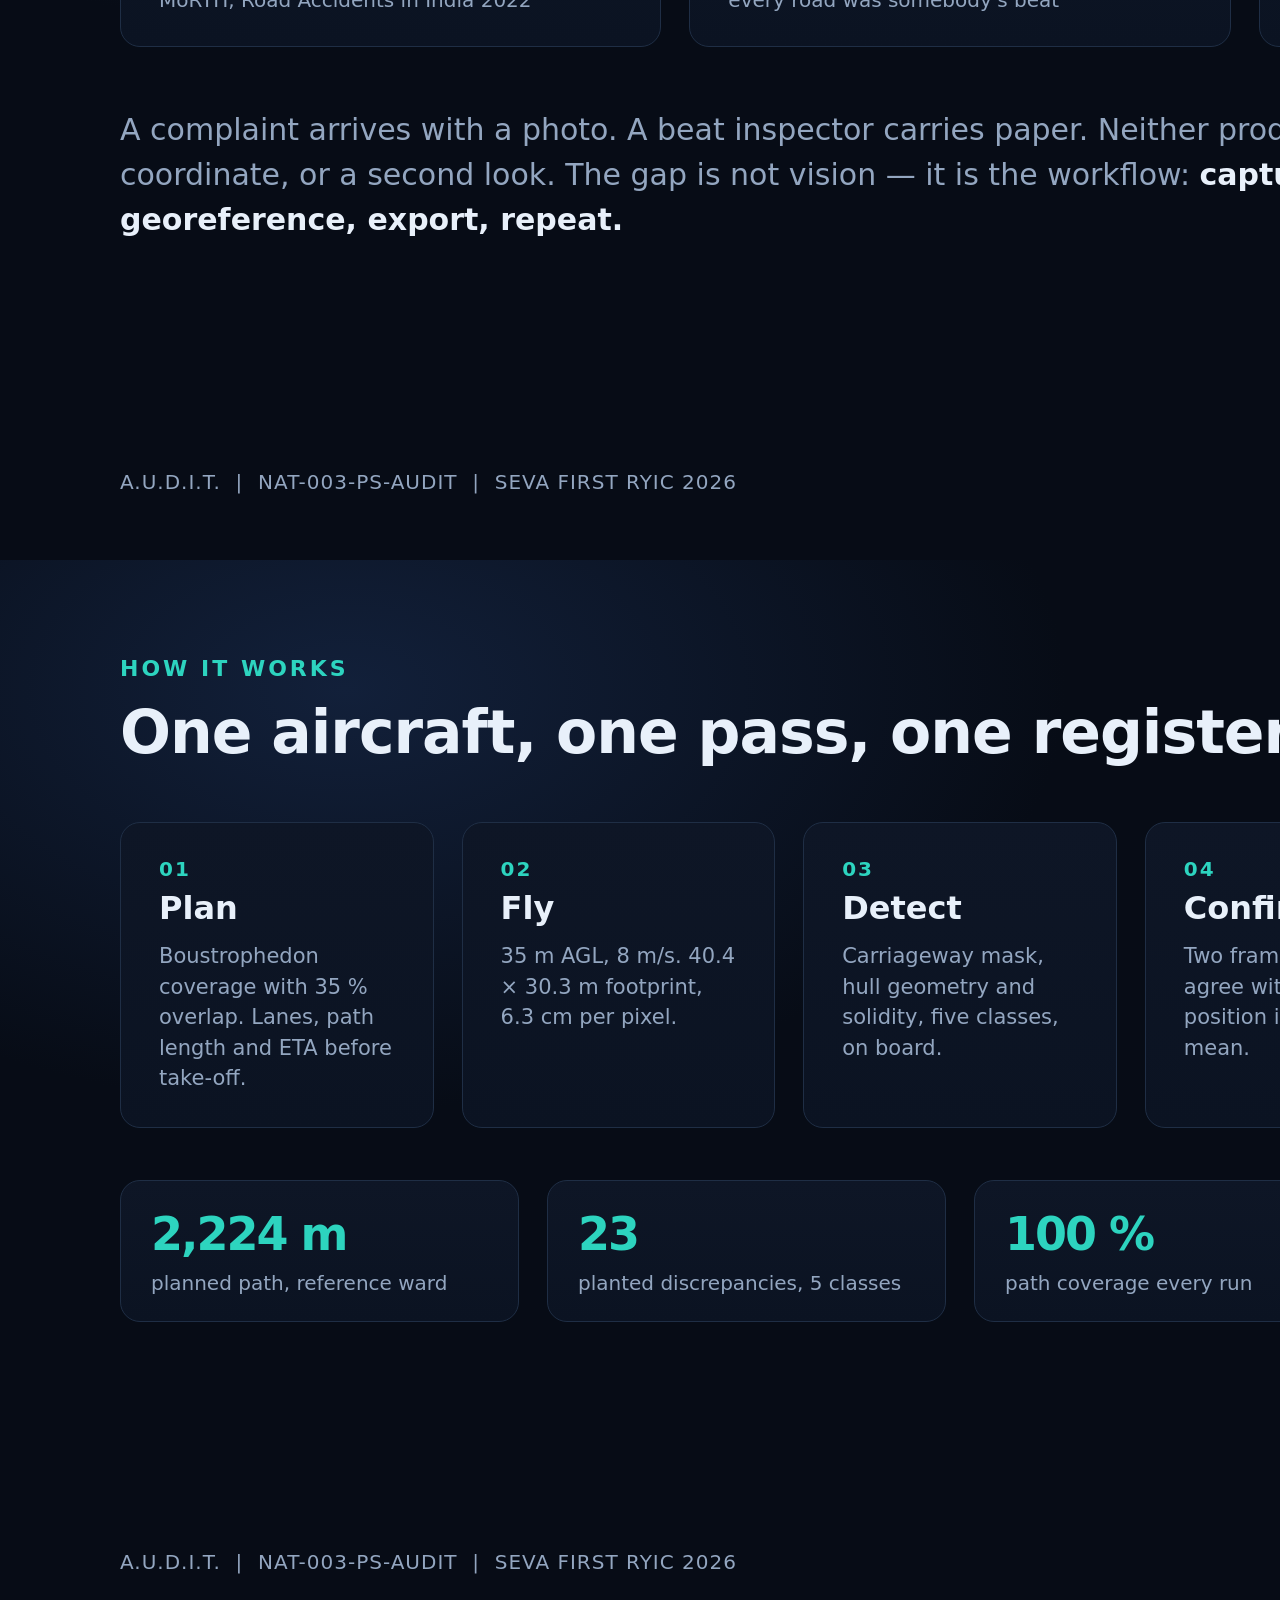
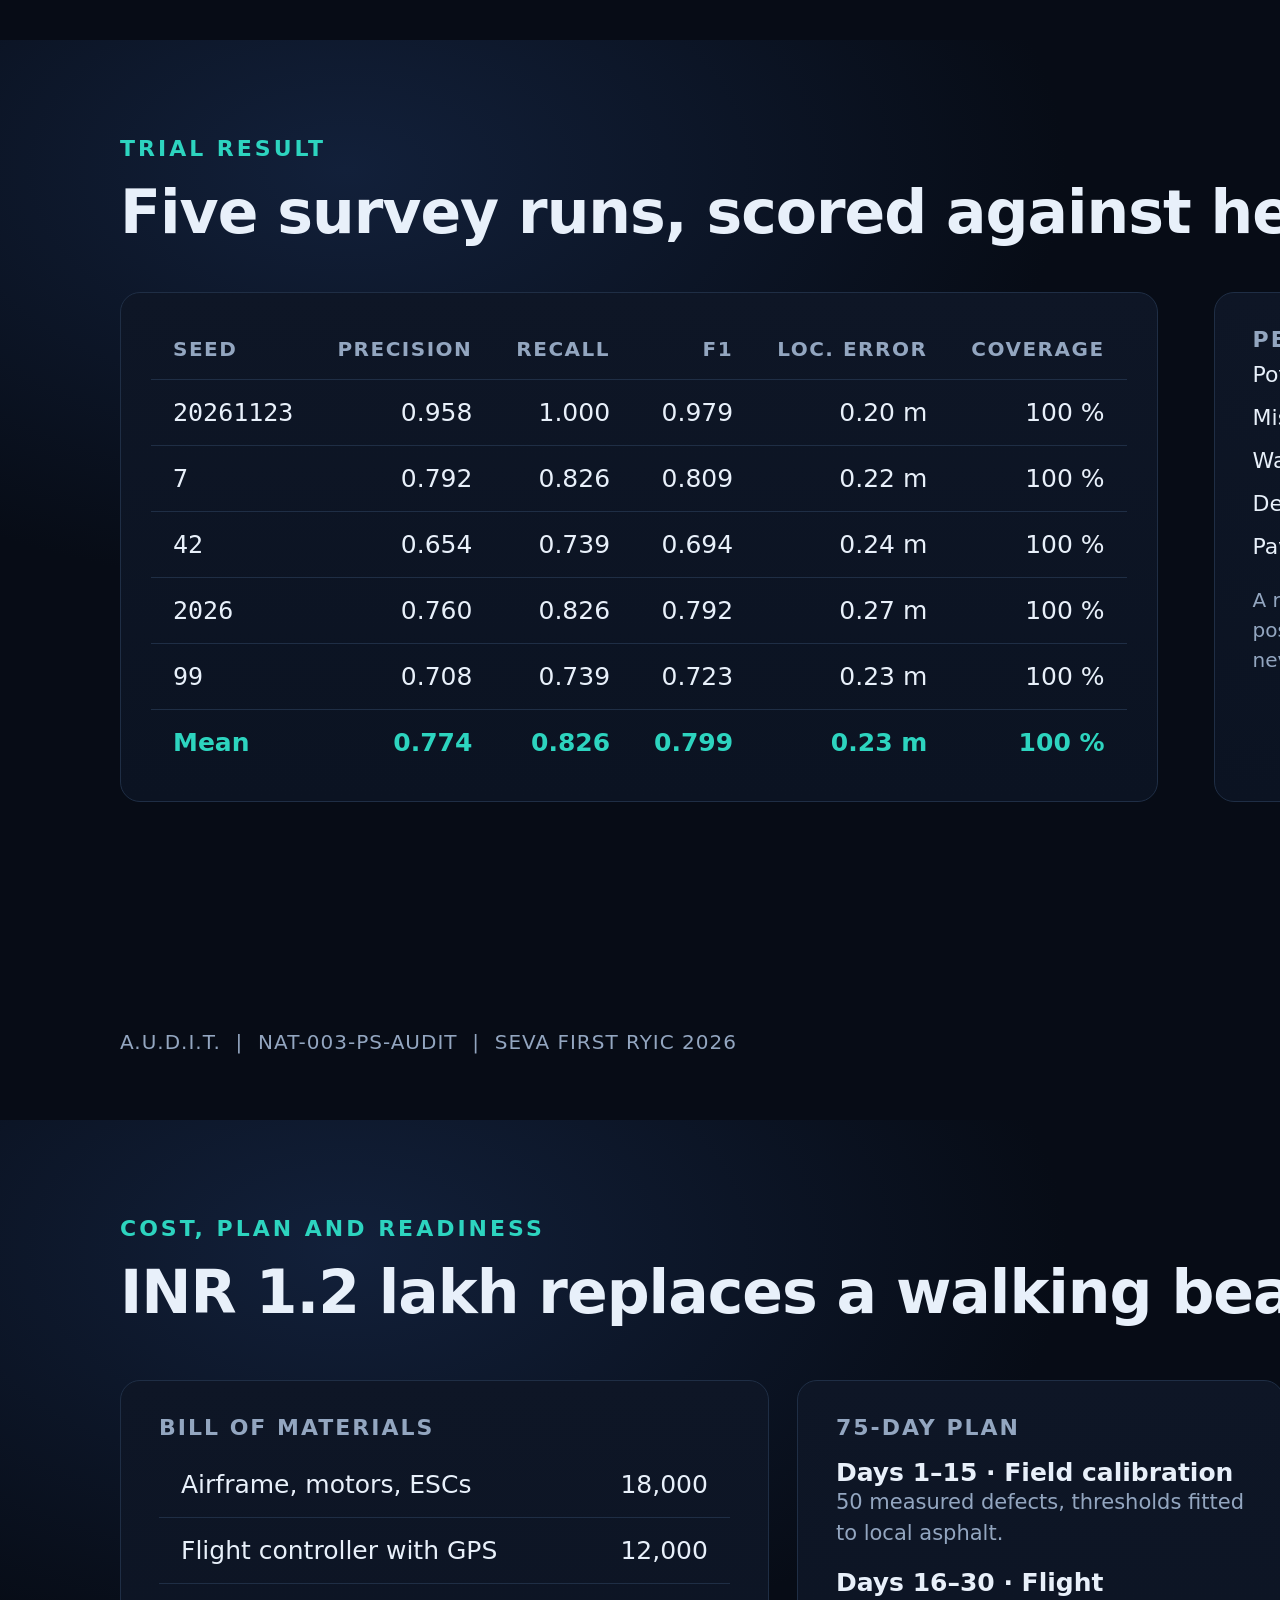
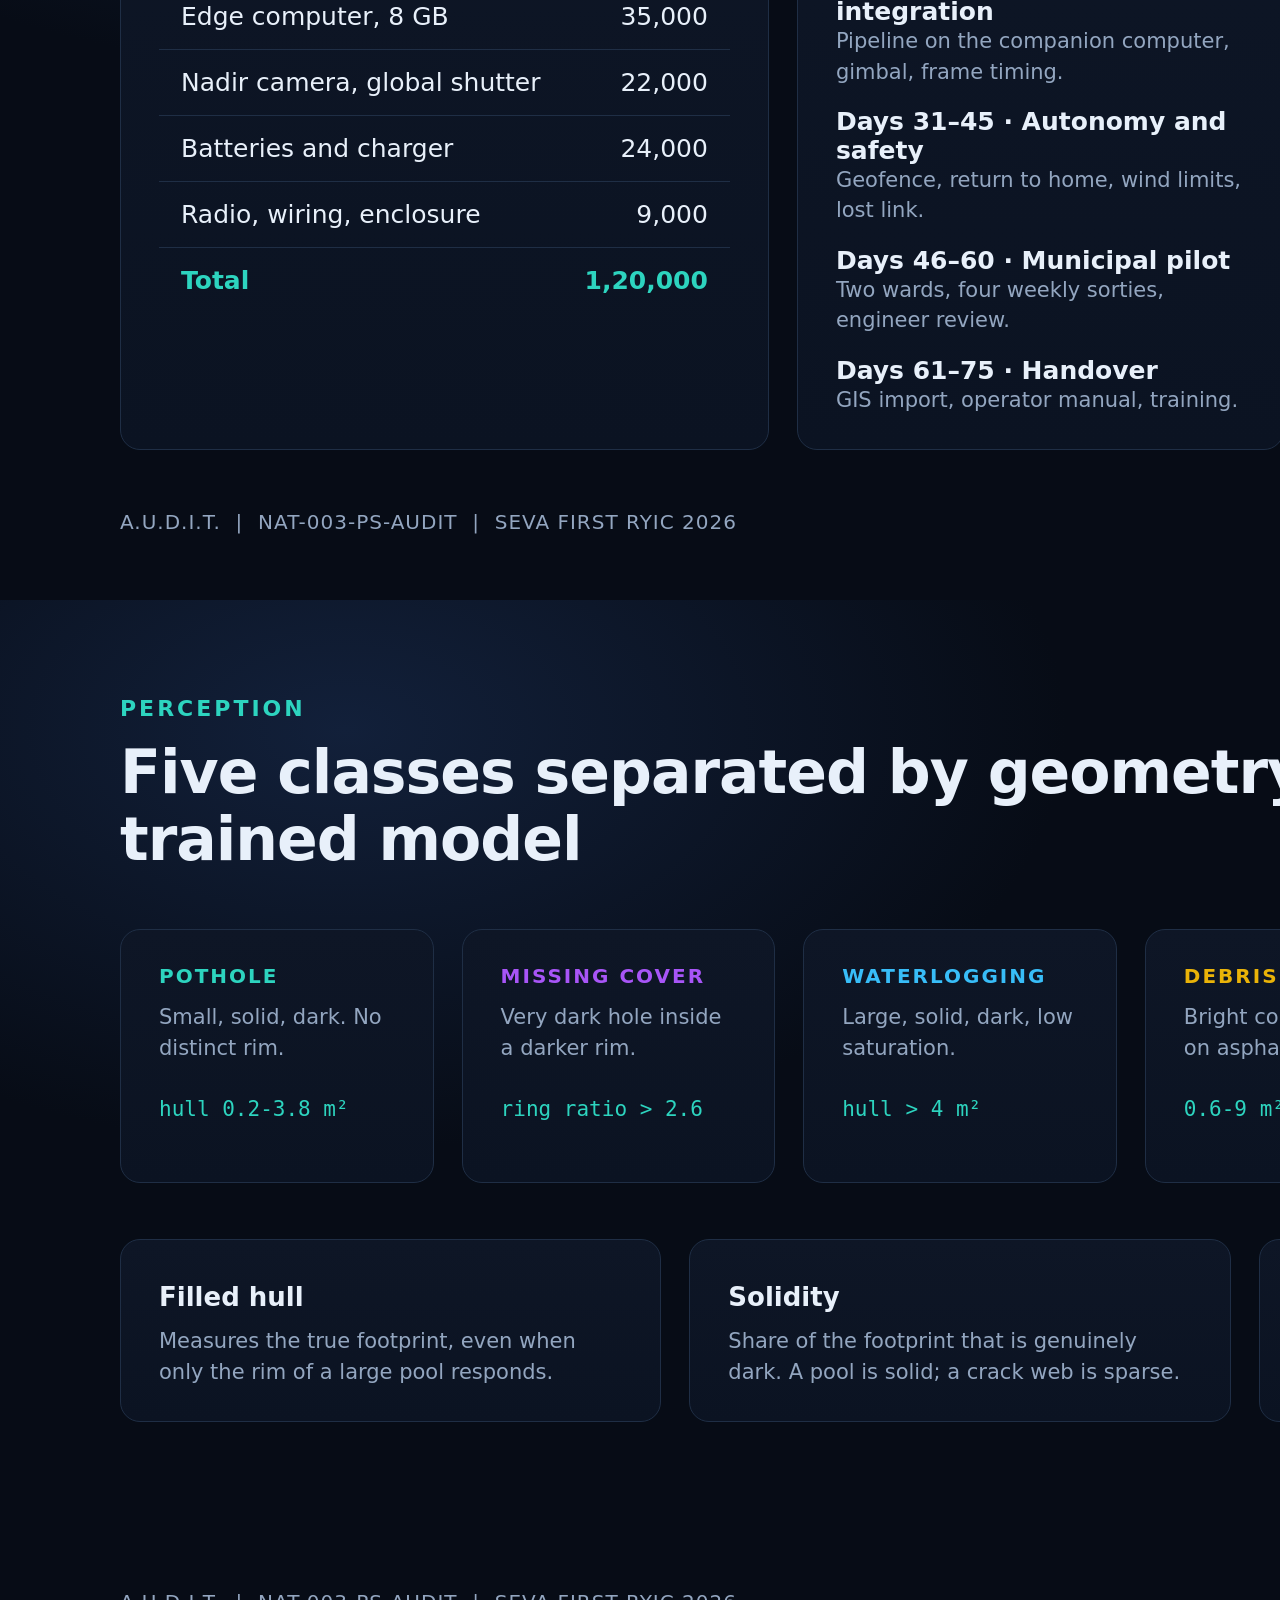
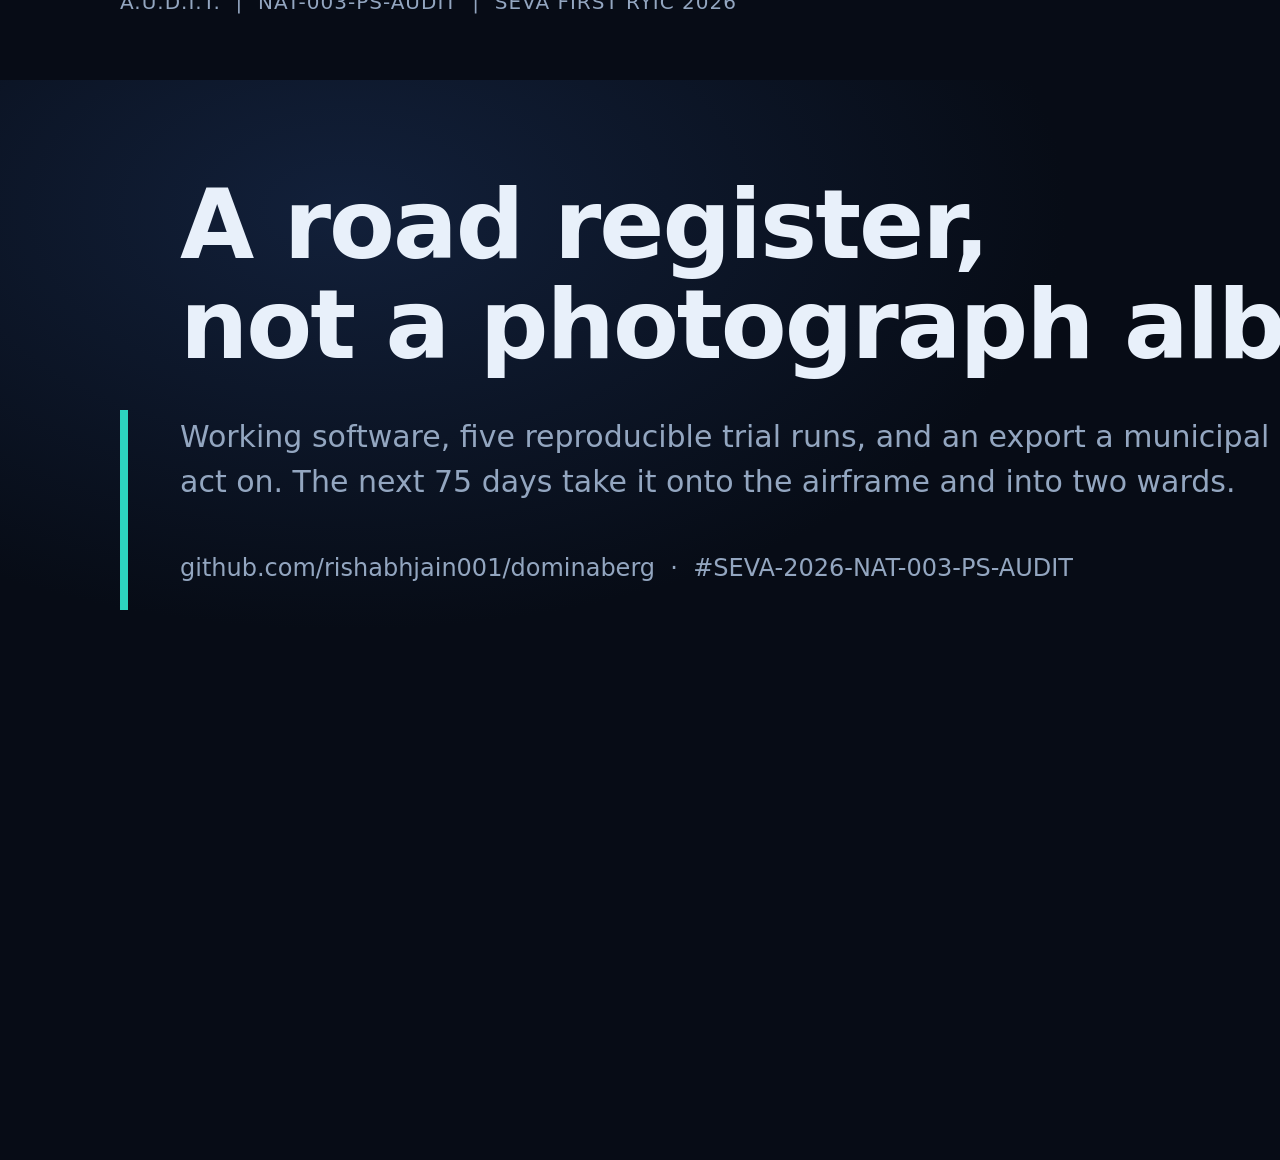
==== commit e1cce9b6: "Correct the missing-cover description and lock the review fixes with tests - deck, video scenes and " ====
--- a/docs/video-scenes.html
+++ b/docs/video-scenes.html
@@ -183,8 +183,8 @@
   <p class="kicker">Perception</p>
   <h2 style="margin-top:18px">Five classes separated by geometry, not by a trained model</h2>
   <div class="grid" style="grid-template-columns:repeat(5,1fr);margin-top:56px">
-    <div class="card"><div class="step-num">POTHOLE</div><div class="step-body" style="margin-top:14px">Small, solid, dark. No bright collar.<br><br><span class="mono" style="color:var(--accent)">hull 0.2-3.8 m&sup2;</span></div></div>
-    <div class="card"><div class="step-num" style="color:#A855F7">MISSING COVER</div><div class="step-body" style="margin-top:14px">Small, solid, with a bright collar.<br><br><span class="mono" style="color:var(--accent)">ring ratio &gt; 2.6</span></div></div>
+    <div class="card"><div class="step-num">POTHOLE</div><div class="step-body" style="margin-top:14px">Small, solid, dark. No distinct rim.<br><br><span class="mono" style="color:var(--accent)">hull 0.2-3.8 m&sup2;</span></div></div>
+    <div class="card"><div class="step-num" style="color:#A855F7">MISSING COVER</div><div class="step-body" style="margin-top:14px">Very dark hole inside a darker rim.<br><br><span class="mono" style="color:var(--accent)">ring ratio &gt; 2.6</span></div></div>
     <div class="card"><div class="step-num" style="color:#38BDF8">WATERLOGGING</div><div class="step-body" style="margin-top:14px">Large, solid, dark, low saturation.<br><br><span class="mono" style="color:var(--accent)">hull &gt; 4 m&sup2;</span></div></div>
     <div class="card"><div class="step-num" style="color:#EAB308">DEBRIS</div><div class="step-body" style="margin-top:14px">Bright compact pile on asphalt.<br><br><span class="mono" style="color:var(--accent)">0.6-9 m&sup2;</span></div></div>
     <div class="card"><div class="step-num" style="color:#FB7185">PAVEMENT DAMAGE</div><div class="step-body" style="margin-top:14px">Thin, sparse crack network.<br><br><span class="mono" style="color:var(--accent)">solid &lt; 0.45</span></div></div>
